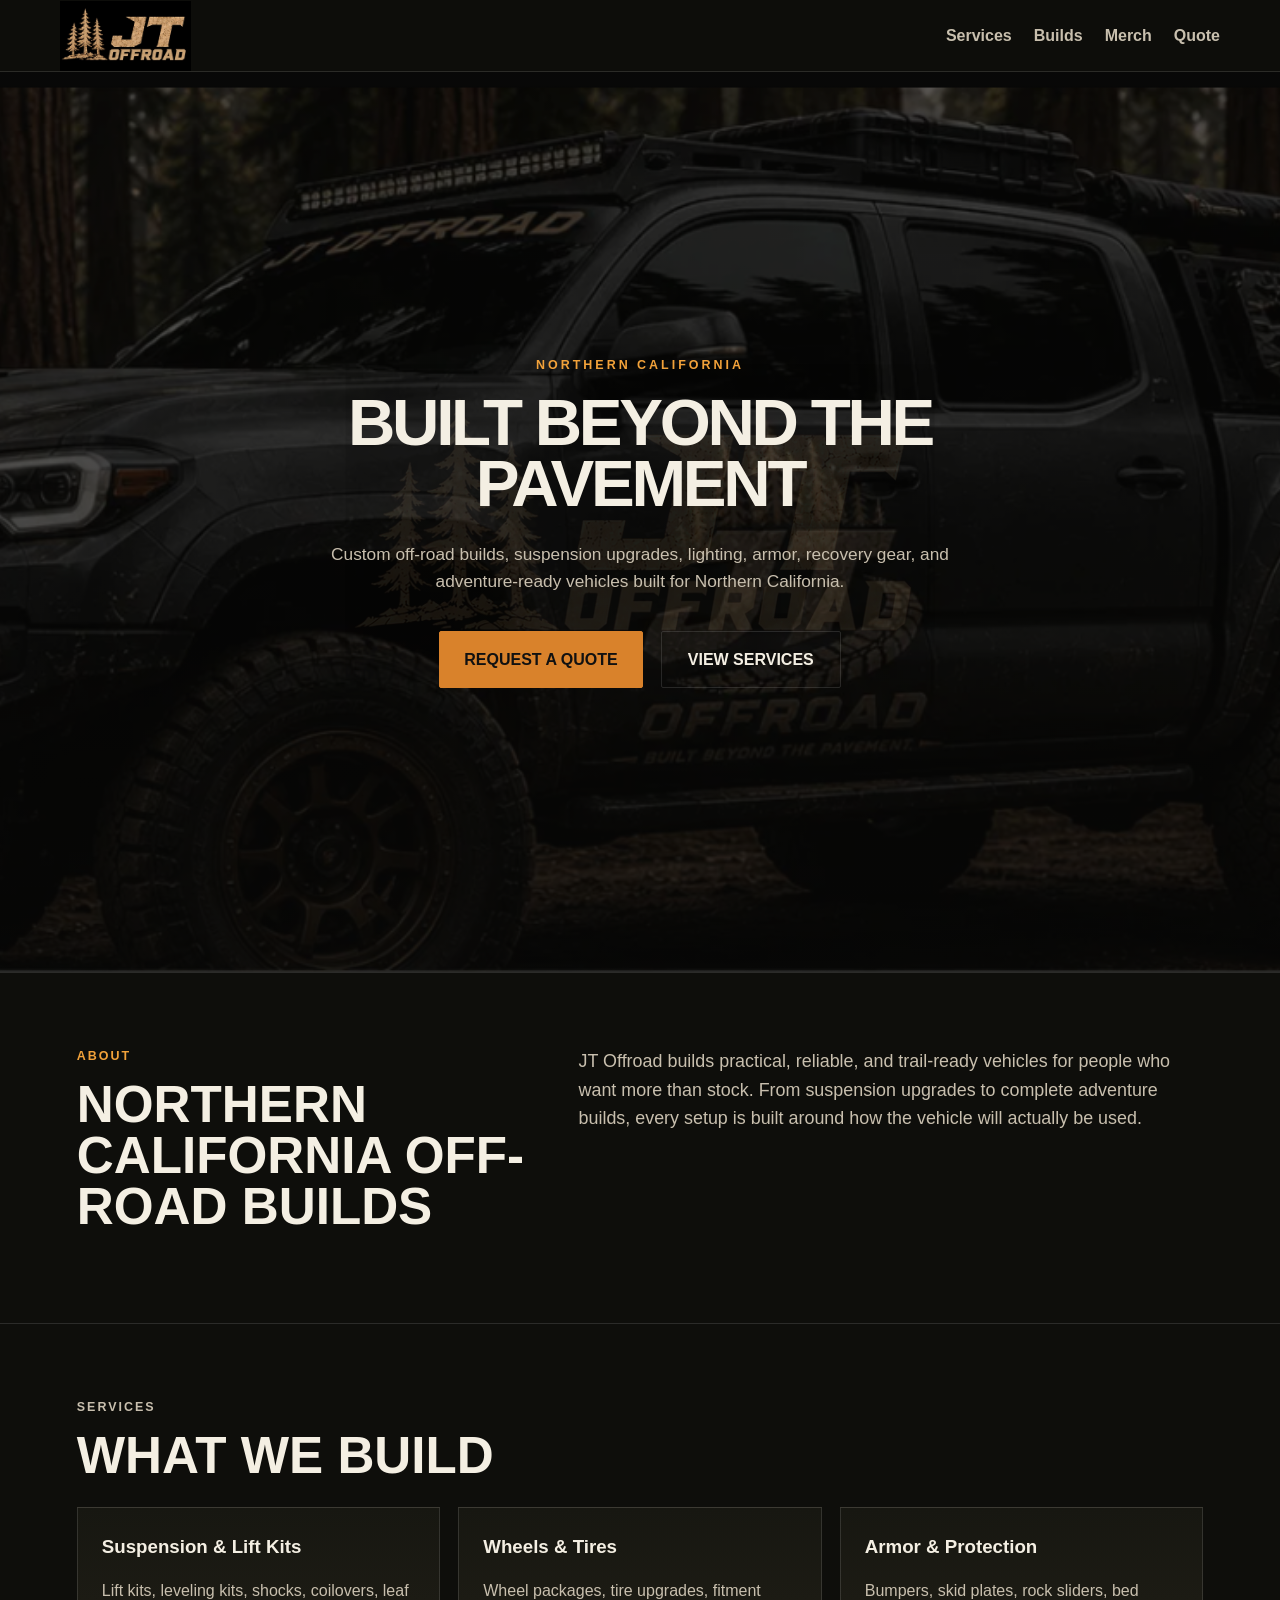
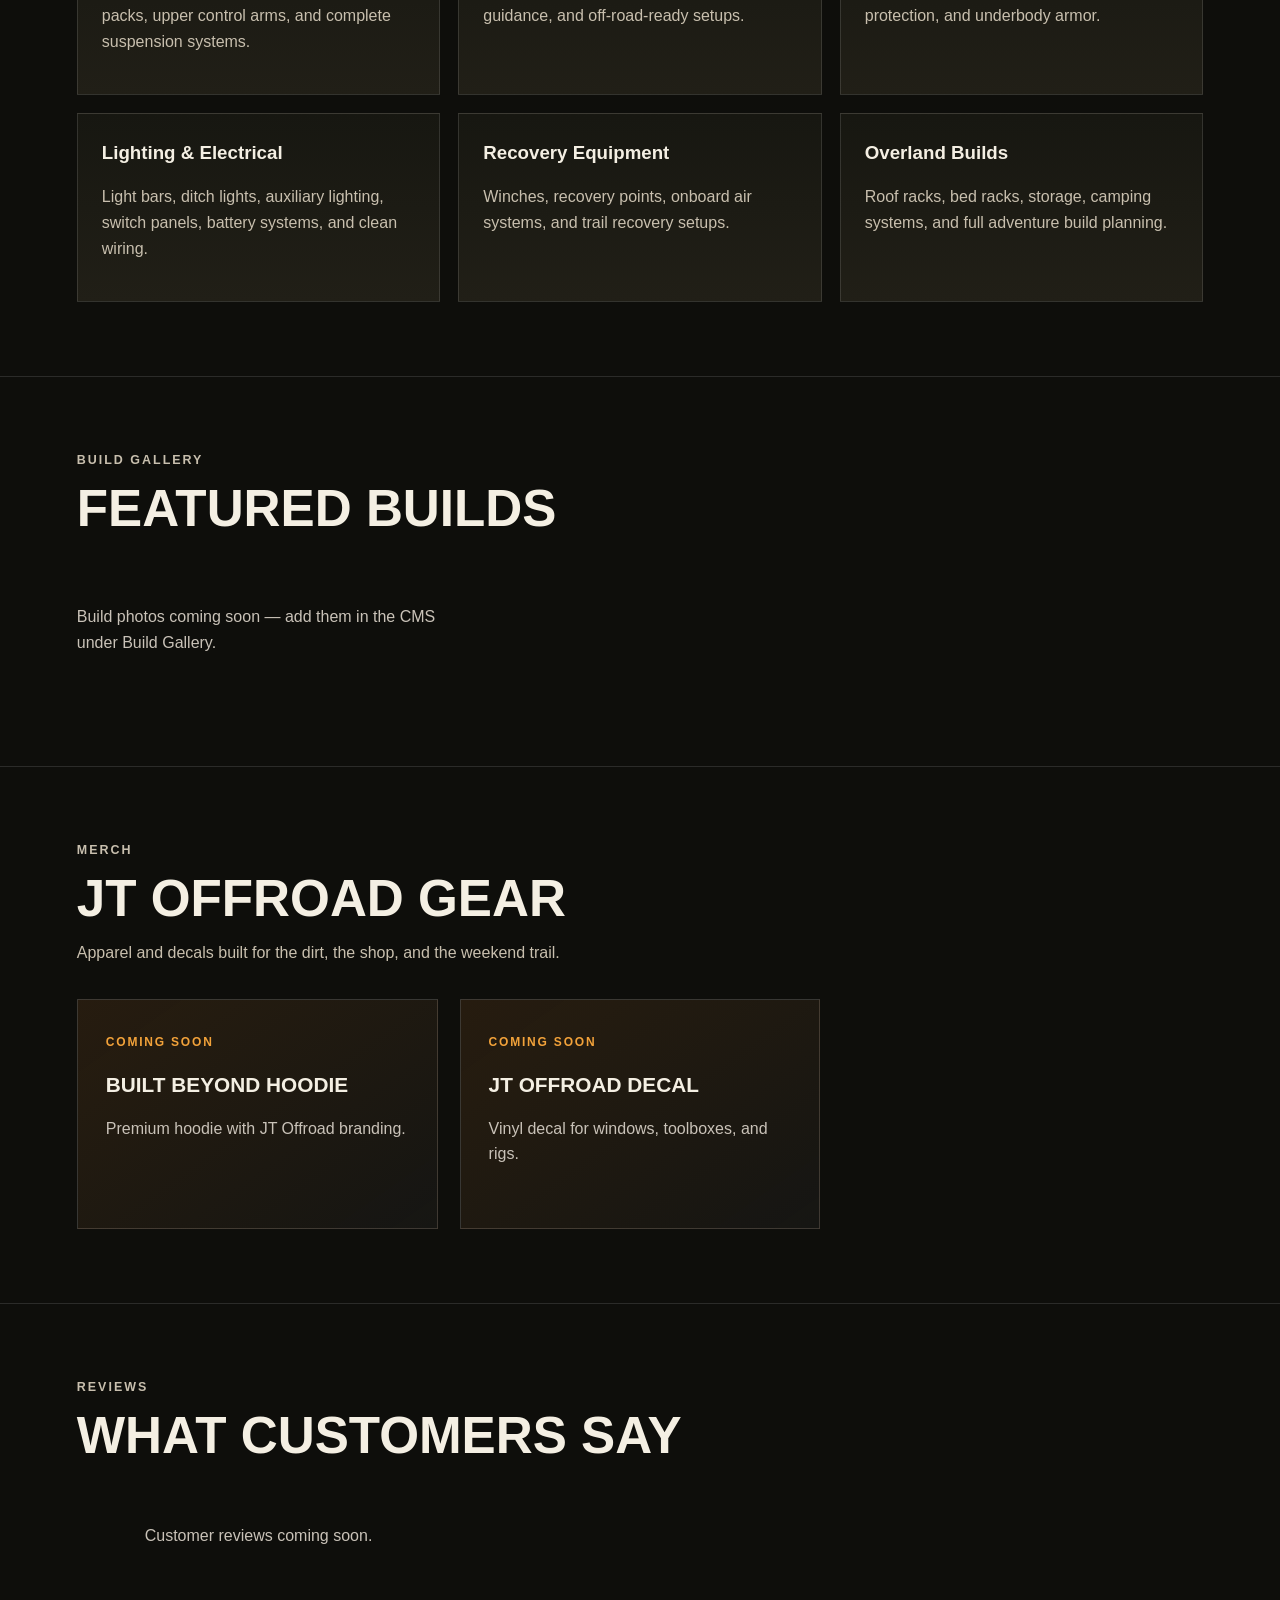
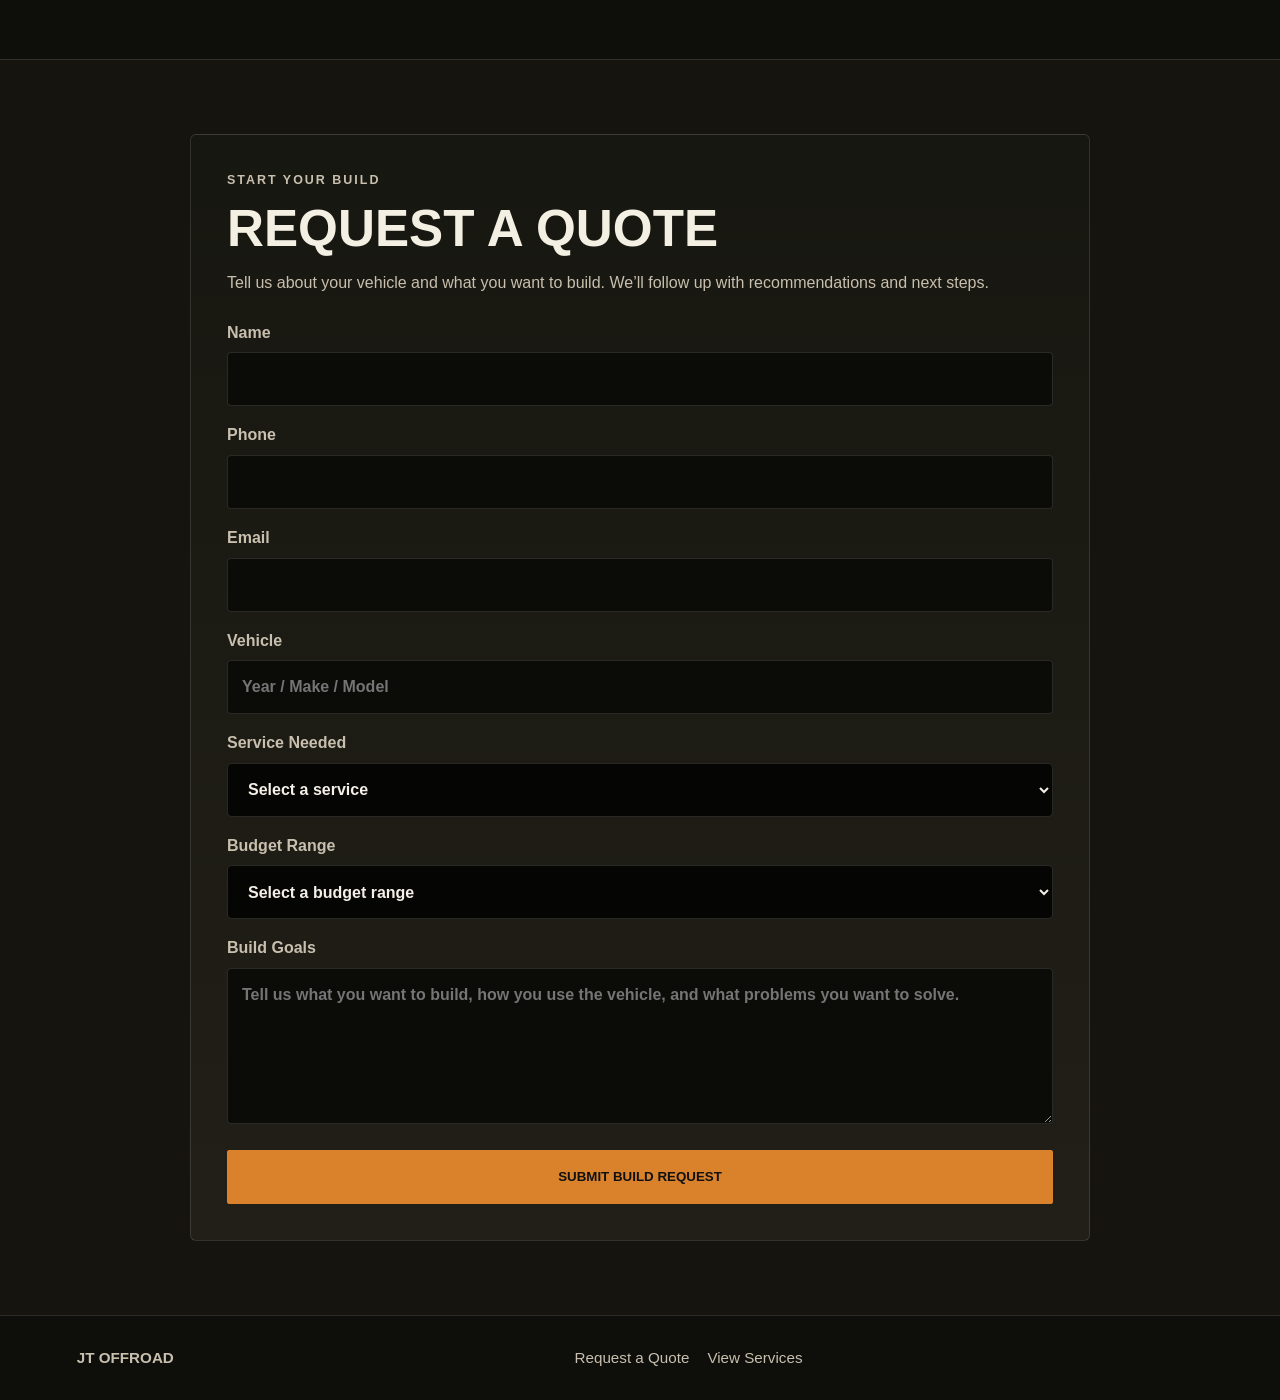
==== index.html @ 940dcc04 "cluade updating lighting" ====
<!doctype html>
<html lang="en">
<head>
  <meta charset="utf-8">
  <meta name="viewport" content="width=device-width, initial-scale=1">
  <title>JT Offroad | Built Beyond the Pavement</title>
  <link rel="stylesheet" href="styles.css">
  <style>
  #merch .merch-grid {
    display: grid;
    grid-template-columns: repeat(3, 1fr);
    gap: 22px;
    margin-top: 34px;
  }
  #merch .merch-card {
    min-height: 230px;
    padding: 28px;
    border: 1px solid rgba(255,255,255,.14);
    background: linear-gradient(145deg, rgba(217,130,43,.12), rgba(255,255,255,.03));
  }
  #merch .merch-card img {
    width: 100%;
    height: 160px;
    object-fit: cover;
    border-radius: 4px;
    margin-bottom: 16px;
  }
  #merch .merch-card span {
    color: #f2a23a;
    text-transform: uppercase;
    font-weight: 900;
    letter-spacing: .15em;
    font-size: .75rem;
  }
  #merch .merch-card h3 {
    margin-top: 14px;
    text-transform: uppercase;
    font-size: 1.3rem;
  }
  #merch .merch-card p { color: #c9c2b8; line-height: 1.55; }
  #merch .merch-card a {
    display: inline-block;
    margin-top: 14px;
    color: #f2a23a;
    text-decoration: none;
    font-weight: 700;
    font-size: .85rem;
    letter-spacing: .08em;
    text-transform: uppercase;
  }
  #quote select {
    width: 100%;
    min-height: 54px;
    padding: 0 16px;
    background: #050504;
    color: #f4efe7;
    border: 1px solid rgba(255,255,255,.14);
    border-radius: 5px;
    font: inherit;
  }
  #quote select:focus,
  #quote input:focus,
  #quote textarea:focus {
    outline: none;
    border-color: #f2a23a;
  }
  @media (max-width: 700px) {
    #merch .merch-grid { grid-template-columns: 1fr; }
    #gallery .build-grid { grid-template-columns: 1fr; }
  }

  /* ── Hero ── */
  .hero {
    position: relative;
    overflow: hidden;
    background: #080807;
    min-height: 100vh;
    display: flex;
    align-items: center;
    justify-content: center;
    text-align: center;
  }

  /* Photo background — bumped to 0.42 for better visibility */
  .hero-photo-bg {
    position: absolute;
    inset: 0;
    background-size: cover;
    background-position: center;
    background-repeat: no-repeat;
    opacity: 0.42;
    z-index: 0;
  }

  /* Subtle dark gradient so text always reads */
  .hero-photo-bg::after {
    content: '';
    position: absolute;
    inset: 0;
    background: linear-gradient(
      to bottom,
      rgba(8,8,7,0.15) 0%,
      rgba(8,8,7,0.35) 60%,
      rgba(8,8,7,0.65) 100%
    );
  }

  /* Logo watermark — very subtle ghost */
  .hero-bg-logo {
    position: absolute;
    top: 50%;
    left: 50%;
    transform: translate(-50%, -50%);
    width: 600px;
    max-width: 50vw;
    opacity: 0.09;
    z-index: 1;
    pointer-events: none;
    user-select: none;
  }

  .hero-content {
    position: relative;
    z-index: 2;
    padding: 40px 24px;
  }

  @media (min-width: 701px) {
    .site-header { height: 72px !important; padding: 0 60px !important; }

    .hero {
      min-height: 100vh !important;
      padding: 0 40px !important;
    }

    .hero-bg-logo {
      width: 640px !important;
      max-width: 46vw !important;
      opacity: 0.08 !important;
    }

    .hero-content {
      max-width: 900px !important;
      padding: 0 !important;
    }

    .hero .eyebrow {
      font-size: 0.78rem !important;
      letter-spacing: 0.24em !important;
      margin-bottom: 16px !important;
    }

    .hero h1 {
      font-size: clamp(4.1rem, 5vw, 5.8rem) !important;
      line-height: 0.94 !important;
      letter-spacing: -0.05em !important;
      max-width: 880px !important;
      margin: 0 auto 26px !important;
    }

    .hero-subtitle {
      max-width: 690px !important;
      margin: 0 auto 36px !important;
      font-size: 1.08rem !important;
      line-height: 1.55 !important;
    }

    .button-row {
      display: flex !important;
      justify-content: center !important;
      gap: 18px !important;
    }

    .button {
      min-width: 180px !important;
      min-height: 54px !important;
      padding: 15px 24px !important;
    }
  }

  /* ── Gallery ── */
  #gallery .build-grid {
    display: grid;
    grid-template-columns: repeat(3, 1fr);
    gap: 22px;
    margin-top: 34px;
  }
  #gallery .build-card {
    border: 1px solid rgba(255,255,255,.14);
    background: linear-gradient(145deg, rgba(217,130,43,.16), rgba(255,255,255,.03));
    display: flex;
    flex-direction: column;
    overflow: hidden;
    border-radius: 4px;
  }
  #gallery .build-card img { width: 100%; height: 200px; object-fit: cover; }
  #gallery .build-card .build-body { padding: 20px 24px 24px; flex: 1; }
  #gallery .build-card span { color: #f2a23a; font-weight: 900; letter-spacing: .18em; font-size: .8rem; }
  #gallery .build-card h3 { text-transform: uppercase; font-size: 1.2rem; margin: 10px 0 8px; }
  #gallery .build-card p { color: #c9c2b8; line-height: 1.55; font-size: .9rem; }

  /* ── Footer social ── */
  .footer-social { margin-top: 10px; }
  .footer-social a {
    color: #f2a23a;
    text-decoration: none;
    font-size: .85rem;
    letter-spacing: .08em;
    text-transform: uppercase;
    font-weight: 700;
  }
  .footer-social a:hover { text-decoration: underline; }
  </style>
</head>
<body>
  <header class="site-header">
    <a class="brand" href="#">
      <img id="site-logo" class="site-logo" style="display:none;" alt="JT Offroad Logo">
      <span id="business-name">JT Offroad</span>
    </a>
    <nav>
      <a href="#services">Services</a>
      <a href="#gallery">Builds</a>
      <a href="#merch">Merch</a>
      <a href="#quote">Quote</a>
    </nav>
  </header>

  <main>
    <section class="hero">
      <div class="hero-photo-bg" id="hero-photo-bg"></div>
      <img id="hero-bg-logo" class="hero-bg-logo" src="" alt="">
      <div class="hero-content">
        <p class="eyebrow" id="hero-location"></p>
        <h1 id="hero-headline"></h1>
        <p class="hero-subtitle" id="hero-subheadline"></p>
        <div class="button-row">
          <a class="button primary" id="primary-btn" href="#quote">Request a Quote</a>
          <a class="button secondary" id="secondary-btn" href="#services">View Services</a>
        </div>
      </div>
    </section>

    <section class="section split" id="about">
      <div>
        <p class="eyebrow">About</p>
        <h2 id="about-title"></h2>
      </div>
      <p id="about-text"></p>
    </section>

    <section class="section" id="services">
      <div class="section-heading">
        <p class="eyebrow">Services</p>
        <h2>What We Build</h2>
      </div>
      <div class="card-grid" id="services-list"></div>
    </section>

    <section class="section gallery" id="gallery">
      <div class="section-heading">
        <p class="eyebrow">Build Gallery</p>
        <h2>Featured Builds</h2>
      </div>
      <div class="build-grid" id="gallery-list"></div>
    </section>

    <section class="section" id="merch">
      <div class="section-heading">
        <p class="eyebrow">Merch</p>
        <h2>JT Offroad Gear</h2>
        <p>Apparel and decals built for the dirt, the shop, and the weekend trail.</p>
      </div>
      <div class="merch-grid" id="merch-list"></div>
    </section>

    <section class="section reviews" id="reviews">
      <div class="section-heading">
        <p class="eyebrow">Reviews</p>
        <h2>What Customers Say</h2>
      </div>
      <div class="review-grid" id="reviews-list"></div>
    </section>

    <section class="section quote" id="quote">
      <div class="quote-card">
        <p class="eyebrow">Start Your Build</p>
        <h2>Request a Quote</h2>
        <p id="quote-intro"></p>
        <form name="quote" method="POST" data-netlify="true">
          <input type="hidden" name="form-name" value="quote">
          <label>Name <input name="name" required></label>
          <label>Phone <input name="phone"></label>
          <label>Email <input type="email" name="email" required></label>
          <label>Vehicle <input name="vehicle" placeholder="Year / Make / Model"></label>
          <label>Service Needed
            <select name="service">
              <option value="">Select a service</option>
              <option>Suspension &amp; Lift Kits</option>
              <option>Wheels &amp; Tires</option>
              <option>Armor &amp; Protection</option>
              <option>Lighting &amp; Electrical</option>
              <option>Recovery Equipment</option>
              <option>Overland Build</option>
              <option>Not Sure Yet</option>
            </select>
          </label>
          <label>Budget Range
            <select name="budget">
              <option value="">Select a budget range</option>
              <option>Under $1,000</option>
              <option>$1,000 - $2,500</option>
              <option>$2,500 - $5,000</option>
              <option>$5,000 - $10,000</option>
              <option>$10,000+</option>
              <option>Not Sure Yet</option>
            </select>
          </label>
          <label>Build Goals
            <textarea name="message" rows="5" placeholder="Tell us what you want to build, how you use the vehicle, and what problems you want to solve."></textarea>
          </label>
          <button class="button primary" type="submit">Submit Build Request</button>
        </form>
      </div>
    </section>
  </main>

  <footer class="site-footer">
    <strong id="footer-name">JT Offroad</strong>
    <div class="footer-links">
      <a id="footer-phone" href="#" style="display:none;">—</a>
      <a href="#quote">Request a Quote</a>
      <a href="#services">View Services</a>
    </div>
    <div class="footer-social" id="footer-social"></div>
  </footer>

  <script>
  fetch('/content/site.json')
    .then(r => r.json())
    .then(d => {

      // ── Business name ──
      const nameEl = document.getElementById('business-name');
      if (d.business_name) nameEl.textContent = d.business_name;
      document.getElementById('footer-name').textContent = d.business_name || 'JT Offroad';
      document.title = (d.business_name || 'JT Offroad') + ' | Built Beyond the Pavement';

      // ── Header logo ──
      const logo = document.getElementById('site-logo');
      if (d.logo_image) {
        logo.src = d.logo_image;
        logo.style.display = 'block';
        nameEl.style.display = 'none';
      }

      // ── Hero watermark (always logo) ──
      const heroBgLogo = document.getElementById('hero-bg-logo');
      if (d.logo_image) heroBgLogo.src = d.logo_image;

      // ── Hero photo background (separate from logo) ──
      const heroBg = document.getElementById('hero-photo-bg');
      if (d.hero_image) heroBg.style.backgroundImage = 'url(' + d.hero_image + ')';

      // ── Text fields ──
      setText('hero-location', d.location);
      setText('hero-headline', d.headline);
      setText('hero-subheadline', d.subheadline);
      setText('about-title', d.about_title);
      setText('about-text', d.about_text);
      setText('quote-intro', d.quote_intro);

      // ── Buttons ──
      const pb = document.getElementById('primary-btn');
      const sb = document.getElementById('secondary-btn');
      if (d.primary_button_text) pb.textContent = d.primary_button_text;
      if (d.primary_button_link) pb.href = d.primary_button_link;
      if (d.secondary_button_text) sb.textContent = d.secondary_button_text;
      if (d.secondary_button_link) sb.href = d.secondary_button_link;

      // ── Phone ──
      const phoneEl = document.getElementById('footer-phone');
      if (d.phone) {
        phoneEl.textContent = d.phone;
        phoneEl.href = 'tel:' + d.phone.replace(/\D/g, '');
        phoneEl.style.display = '';
      }

      // ── Instagram ──
      const social = document.getElementById('footer-social');
      if (d.instagram) {
        const handle = d.instagram.startsWith('http')
          ? d.instagram
          : 'https://instagram.com/' + d.instagram.replace('@', '');
        social.innerHTML = '<a href="' + handle + '" target="_blank" rel="noopener">@ Instagram</a>';
      }

      // ── Services ──
      const servicesList = document.getElementById('services-list');
      if (d.services && d.services.length) {
        servicesList.innerHTML = d.services.map(s =>
          '<article class="card"><h3>' + s.title + '</h3><p>' + s.description + '</p></article>'
        ).join('');
      }

      // ── Gallery ──
      const galleryList = document.getElementById('gallery-list');
      if (d.gallery && d.gallery.length) {
        galleryList.innerHTML = d.gallery.map((b, i) =>
          '<article class="build-card">' +
          (b.image ? '<img src="' + b.image + '" alt="' + b.title + '">' : '') +
          '<div class="build-body">' +
          '<span>' + String(i + 1).padStart(2, '0') + '</span>' +
          '<h3>' + b.title + '</h3>' +
          (b.description ? '<p>' + b.description + '</p>' : '') +
          '</div></article>'
        ).join('');
      } else {
        galleryList.innerHTML = '<p style="color:#c9c2b8;padding:20px 0;">Build photos coming soon — add them in the CMS under Build Gallery.</p>';
      }

      // ── Merch ──
      const merchList = document.getElementById('merch-list');
      if (d.merch && d.merch.length) {
        merchList.innerHTML = d.merch.map(m =>
          '<article class="merch-card">' +
          (m.image ? '<img src="' + m.image + '" alt="' + m.name + '">' : '<span>Coming Soon</span>') +
          '<h3>' + m.name + '</h3>' +
          '<p>' + m.description + '</p>' +
          (m.link && m.link !== '#' ? '<a href="' + m.link + '" target="_blank">Shop Now</a>' : '') +
          '</article>'
        ).join('');
      } else {
        merchList.innerHTML = '<p style="color:#c9c2b8;padding:20px 0;">Merch coming soon.</p>';
      }

      // ── Reviews ──
      const reviewsList = document.getElementById('reviews-list');
      if (d.reviews && d.reviews.length) {
        reviewsList.innerHTML = d.reviews.map(r =>
          '<article class="review-card"><p>"' + r.text + '"</p><strong>— ' + r.name + '</strong></article>'
        ).join('');
      } else {
        reviewsList.innerHTML = '<p style="color:#c9c2b8;text-align:center;padding:20px 0;">Customer reviews coming soon.</p>';
      }

    })
    .catch(err => console.warn('Could not load site.json:', err));

  function setText(id, val) {
    if (val) document.getElementById(id).textContent = val;
  }
  </script>

  <script src="script.js"></script>
  <script src="https://identity.netlify.com/v1/netlify-identity-widget.js"></script>
</body>
</html>
---- styles.css ----
:root{--bg:#0e0e0b;--panel:#171711;--panel2:#211f17;--text:#f4efe3;--muted:#c8bfae;--accent:#d9822b;--accent2:#f2a23a;--border:rgba(255,255,255,.12)}*{box-sizing:border-box}html{scroll-behavior:smooth}body{margin:0;font-family:Arial,Helvetica,sans-serif;background:var(--bg);color:var(--text);line-height:1.6}a{color:inherit;text-decoration:none}.site-header{position:sticky;top:0;z-index:10;display:flex;justify-content:space-between;align-items:center;padding:18px clamp(18px,4vw,56px);background:rgba(14,14,11,.9);backdrop-filter:blur(10px);border-bottom:1px solid var(--border)}.brand{display:flex;align-items:center;gap:12px;font-weight:800;letter-spacing:.04em;text-transform:uppercase}.brand-mark{display:grid;place-items:center;width:42px;height:42px;border:2px solid var(--accent);color:var(--accent2)}nav{display:flex;gap:22px;color:var(--muted);font-weight:700}nav a:hover{color:var(--accent2)}.hero{min-height:74vh;display:grid;align-items:center;padding:90px clamp(20px,6vw,80px);background:radial-gradient(circle at 20% 20%,rgba(217,130,43,.26),transparent 30%),linear-gradient(120deg,rgba(0,0,0,.4),rgba(0,0,0,.8)),repeating-linear-gradient(135deg,rgba(255,255,255,.03) 0 2px,transparent 2px 10px)}.hero-content{max-width:850px}.eyebrow{margin:0 0 12px;color:var(--accent2);font-weight:800;text-transform:uppercase;letter-spacing:.16em;font-size:.78rem}h1{margin:0;font-size:clamp(3rem,8vw,7rem);line-height:.9;text-transform:uppercase;letter-spacing:-.05em}h2{margin:0 0 16px;font-size:clamp(2rem,4vw,3.2rem);line-height:1;text-transform:uppercase}h3{margin:0 0 8px}.hero-subtitle{max-width:720px;margin:24px 0 0;font-size:clamp(1.1rem,2vw,1.4rem);color:var(--muted)}.button-row{display:flex;flex-wrap:wrap;gap:14px;margin-top:32px}.button{display:inline-flex;justify-content:center;align-items:center;border-radius:2px;padding:13px 20px;font-weight:900;text-transform:uppercase;border:1px solid var(--border);cursor:pointer}.primary{background:var(--accent);color:#111;border-color:var(--accent)}.secondary{background:transparent;color:var(--text)}.section{padding:74px clamp(20px,6vw,80px);border-top:1px solid var(--border)}.split{display:grid;grid-template-columns:minmax(0,.85fr) minmax(0,1.15fr);gap:40px;align-items:start}.split p:last-child{margin:0;color:var(--muted);font-size:1.12rem}.section-heading{max-width:760px;margin-bottom:26px}.section-heading p{color:var(--muted)}.card-grid,.review-grid,.placeholder-grid{display:grid;grid-template-columns:repeat(3,minmax(0,1fr));gap:18px}.card,.review-card,.quote-card,.placeholder-grid div{background:linear-gradient(180deg,var(--panel),var(--panel2));border:1px solid var(--border);padding:24px}.card p,.review-card p,.quote-card p{color:var(--muted)}.text-link{color:var(--accent2);font-weight:800}.placeholder-grid div{display:grid;place-items:center;min-height:220px;color:var(--muted);text-transform:uppercase;letter-spacing:.08em;font-weight:800}.quote{background:#15140f}.quote-card{max-width:860px;margin:0 auto}form{display:grid;gap:16px;margin-top:24px}label{display:grid;gap:7px;color:var(--muted);font-weight:700}input,textarea{width:100%;padding:13px 14px;border:1px solid var(--border);background:#0b0b08;color:var(--text);font:inherit}.site-footer{display:flex;flex-wrap:wrap;justify-content:space-between;gap:18px;padding:30px clamp(20px,6vw,80px);border-top:1px solid var(--border);color:var(--muted)}.footer-links{display:flex;flex-wrap:wrap;gap:18px}@media(max-width:800px){.site-header{align-items:flex-start;gap:14px;flex-direction:column}nav{width:100%;overflow-x:auto;gap:16px}.split,.card-grid,.review-grid,.placeholder-grid{grid-template-columns:1fr}.hero{min-height:auto}}
.site-logo {
  height: 70px;
  width: auto;
}
.hero {
  min-height: 850px;
  display: flex;
  align-items: center;
  justify-content: center;
  text-align: center;

  background-size: cover;
  background-position: center;
  background-repeat: no-repeat;
}

.hero-content {
  max-width: 950px;
  margin: 0 auto;
}
.hero-logo {
  width: 100%;
  max-width: 500px;
  height: auto;
  margin-bottom: 20px;

  opacity: .92;
  filter: drop-shadow(0 15px 30px rgba(0,0,0,.6));
}

.hero h1 {
  font-size: clamp(2.5rem, 6vw, 5rem);
  line-height: .95;
  margin-bottom: 20px;
}

.hero-subtitle {
  max-width: 750px;
  margin: 0 auto 30px;
}

.button-row {
  justify-content: center;
}
.hero {
  position: relative;
  overflow: hidden;
}

.hero-bg-logo {
  position: absolute;
  top: -30px;
  left: 50%;
  transform: translateX(-50%);
  width: 760px;
  max-width: 80%;
  opacity: 0.65;
  z-index: 0;
  pointer-events: none;
  filter: brightness(1.25) contrast(1.15);
}

.hero-content {
  position: relative;
  z-index: 1;
}
/* PROFESSIONAL RESPONSIVE POLISH */

/* Desktop quote form cleanup */
.quote-card {
  max-width: 900px;
  margin: 0 auto;
  padding: 36px;
  border-radius: 6px;
}

form input,
form textarea {
  border-radius: 4px;
  min-height: 54px;
}

form button {
  margin-top: 10px;
  min-height: 56px;
}

/* Footer cleanup */
.site-footer {
  align-items: center;
  font-size: 0.95rem;
}

.footer-links a {
  color: var(--muted);
}

.footer-links a:hover {
  color: var(--accent2);
}

/* Mobile polish */
@media (max-width: 700px) {
  .site-header {
    padding: 24px 28px;
    gap: 22px;
  }

  .brand {
    font-size: 1.35rem;
  }

  nav {
    gap: 26px;
    font-size: 1.05rem;
    flex-wrap: wrap;
  }

  .hero {
  min-height: 620px;
  padding: 30px 24px 55px;
}

  .hero-bg-logo {
  top: 45px;
  width: 500px;
  max-width: 92%;
  opacity: 0.38;
}

  .hero h1 {
  font-size: clamp(2.25rem, 9.5vw, 3.2rem);
  line-height: 0.95;
}

  .hero-subtitle {
  font-size: 1rem;
  line-height: 1.5;
  max-width: 95%;
}

 .button-row {
  gap: 14px;
  margin-top: 26px;
}

  .button {
    width: 100%;
    min-height: 58px;
  }

  .section {
    padding: 58px 24px;
  }

  .quote-card {
    padding: 24px;
  }

  .site-footer {
    flex-direction: column;
    align-items: flex-start;
    padding: 28px 24px;
  }

  .footer-links {
    flex-direction: column;
    gap: 10px;
  }
}
/* FINAL MOBILE + DESKTOP POLISH */

@media (max-width: 700px) {
  .site-header {
    padding: 18px 24px;
    gap: 16px;
  }

  .brand {
    font-size: 1.15rem;
    letter-spacing: .08em;
  }

  nav {
    gap: 22px;
    font-size: 1rem;
  }

  .hero {
    min-height: 690px;
    padding: 45px 24px 70px;
  }

  .hero-bg-logo {
    top: 10px;
    width: 560px;
    max-width: 95%;
    opacity: 0.45;
  }

  .hero h1 {
    font-size: clamp(2.4rem, 10vw, 3.6rem);
    line-height: 0.95;
  }

  .hero-subtitle {
    font-size: 1.05rem;
    line-height: 1.55;
  }

  .button-row {
    gap: 18px;
  }


/* Desktop quote form improvement */
.quote-card {
  max-width: 850px;
  border-radius: 8px;
  box-shadow: 0 20px 60px rgba(0,0,0,.25);
}

.quote-card label {
  font-size: .95rem;
  letter-spacing: .02em;
}

.quote-card input,
.quote-card textarea {
  border-radius: 5px;
  border: 1px solid rgba(255,255,255,.14);
}

.quote-card button {
  border-radius: 5px;
  letter-spacing: .04em;
}
/* BEST MOBILE HERO VERSION */
@media (max-width: 700px) {
  .site-header {
    padding: 24px 28px 22px !important;
    gap: 18px !important;
  }

  .brand {
    font-size: 1.18rem !important;
    letter-spacing: .08em !important;
  }

  nav {
    gap: 24px !important;
    font-size: 1rem !important;
  }

  .hero {
    min-height: 740px !important;
    padding: 120px 24px 80px !important;
    align-items: flex-start !important;
  }

  .hero-bg-logo {
    top: 48px !important;
    width: 460px !important;
    max-width: 88% !important;
    opacity: 0.42 !important;
  }

  .hero-content {
    max-width: 100% !important;
    margin-top: 170px !important;
  }

  .eyebrow {
    font-size: .72rem !important;
    letter-spacing: .22em !important;
    margin-bottom: 14px !important;
  }

  .hero h1 {
    font-size: clamp(2.25rem, 9.2vw, 3.25rem) !important;
    line-height: .95 !important;
    letter-spacing: -.04em !important;
    margin-bottom: 24px !important;
  }

  .hero-subtitle {
    font-size: 1rem !important;
    line-height: 1.55 !important;
    max-width: 92% !important;
    margin: 0 auto 24px !important;
  }

  .button-row {
    flex-direction: column !important;
    gap: 14px !important;
    max-width: 340px !important;
    margin: 0 auto !important;
  }

  .button {
    width: 100% !important;
    min-height: 56px !important;
    padding: 14px 18px !important;
    font-size: .95rem !important;
  }

  .section {
    padding-top: 70px !important;
  }
}
/* PROFESSIONAL SERVICES SECTION */

#services {
  background:
    linear-gradient(180deg, rgba(255,255,255,.02), rgba(0,0,0,.15)),
    var(--bg);
}

#services .section-heading {
  margin-bottom: 38px;
}

#services .card-grid {
  display: grid;
  grid-template-columns: repeat(3, 1fr);
  gap: 22px;
}

#services .card {
  min-height: 230px;
  padding: 28px;
  border: 1px solid rgba(255,255,255,.12);
  background:
    linear-gradient(145deg, rgba(217,130,43,.08), rgba(255,255,255,.02)),
    #15140f;
  border-radius: 8px;
  transition: transform .2s ease, border-color .2s ease, background .2s ease;
}

#services .card:hover {
  transform: translateY(-4px);
  border-color: rgba(242,162,58,.45);
  background:
    linear-gradient(145deg, rgba(217,130,43,.16), rgba(255,255,255,.03)),
    #17150f;
}

#services .card h3 {
  color: var(--text);
  font-size: 1.25rem;
  line-height: 1.15;
  text-transform: uppercase;
  letter-spacing: .04em;
  margin-bottom: 14px;
}

#services .card p {
  color: var(--muted);
  font-size: 1rem;
  line-height: 1.55;
}

/* Mobile services */
@media (max-width: 700px) {
  #services .card-grid {
    grid-template-columns: 1fr;
    gap: 16px;
  }

  #services .card {
    min-height: auto;
    padding: 24px;
  }

  #services .card h3 {
    font-size: 1.15rem;
  }
}
/* SERVICE CARD POLISH */
#services .card {
  position: relative;
  overflow: hidden;
}

#services .card::before {
  content: "";
  display: block;
  width: 42px;
  height: 4px;
  background: var(--accent);
  margin-bottom: 22px;
}

#services .card h3 {
  font-size: 1.2rem;
  text-transform: uppercase;
  letter-spacing: .03em;
}

#services .card p {
  font-size: 1rem;
  line-height: 1.65;
}

#services .card:hover {
  border-color: rgba(242,162,58,.55);
  transform: translateY(-3px);
}
/* BUILD GALLERY PLACEHOLDER CARDS */
.build-grid {
  display: grid;
  grid-template-columns: repeat(3, 1fr);
  gap: 22px;
}

.build-card {
  min-height: 260px;
  padding: 28px;
  border: 1px solid rgba(255,255,255,.12);
  background:
    linear-gradient(145deg, rgba(217,130,43,.16), rgba(0,0,0,.3)),
    #15140f;
  display: flex;
  flex-direction: column;
  justify-content: flex-end;
}

.build-card span {
  color: var(--accent2);
  font-weight: 900;
  letter-spacing: .16em;
  margin-bottom: auto;
}

.build-card h3 {
  text-transform: uppercase;
  font-size: 1.35rem;
  margin-bottom: 10px;
}

.build-card p {
  color: var(--muted);
  line-height: 1.55;
}

@media (max-width: 700px) {
  .build-grid {
    grid-template-columns: 1fr;
  }

  .build-card {
    min-height: 220px;
  }
}
/* FORCE BUILD GALLERY CARDS */
#gallery .build-grid {
  display: grid !important;
  grid-template-columns: repeat(3, 1fr) !important;
  gap: 22px !important;
  margin-top: 34px !important;
}

#gallery .build-card {
  min-height: 260px !important;
  padding: 28px !important;
  border: 1px solid rgba(255,255,255,.14) !important;
  background: linear-gradient(145deg, rgba(217,130,43,.16), rgba(255,255,255,.03)) !important;
  display: flex !important;
  flex-direction: column !important;
  justify-content: flex-end !important;
}

#gallery .build-card span {
  color: var(--accent2) !important;
  font-weight: 900 !important;
  letter-spacing: .18em !important;
  margin-bottom: auto !important;
}

#gallery .build-card h3 {
  text-transform: uppercase !important;
  font-size: 1.35rem !important;
  margin-bottom: 12px !important;
}

#gallery .build-card p {
  color: var(--muted) !important;
  line-height: 1.55 !important;
}

@media (max-width: 700px) {
  #gallery .build-grid {
    grid-template-columns: 1fr !important;
  }
}
/* MERCH SECTION */
.merch-grid {
  display: grid;
  grid-template-columns: repeat(3, 1fr);
  gap: 22px;
  margin-top: 34px;
}

.merch-card {
  min-height: 230px;
  padding: 28px;
  border: 1px solid rgba(255,255,255,.14);
  background: linear-gradient(145deg, rgba(217,130,43,.12), rgba(255,255,255,.03));
}

.merch-card span {
  color: var(--accent2);
  text-transform: uppercase;
  font-weight: 900;
  letter-spacing: .15em;
  font-size: .75rem;
}

.merch-card h3 {
  margin-top: 28px;
  text-transform: uppercase;
  font-size: 1.3rem;
}

.merch-card p {
  color: var(--muted);
  line-height: 1.55;
}

@media (max-width: 700px) {
  .merch-grid {
    grid-template-columns: 1fr;
  }
}
/* DESKTOP HERO FINAL POLISH */
@media (min-width: 701px) {
  .hero {
    min-height: calc(100vh - 72px) !important;
    padding: 70px 40px 90px !important;
    align-items: center !important;
  }

  .hero-bg-logo {
    top: 55px !important;
    width: 720px !important;
    max-width: 52vw !important;
    opacity: 0.34 !important;
  }

  .hero-content {
    max-width: 850px !important;
    margin-top: 120px !important;
  }

  .eyebrow {
    margin-bottom: 16px !important;
  }

  .hero h1 {
    font-size: clamp(4rem, 5.8vw, 6.2rem) !important;
    line-height: 0.95 !important;
    letter-spacing: -0.04em !important;
    margin-bottom: 28px !important;
  }

  .hero-subtitle {
    max-width: 760px !important;
    margin: 0 auto 34px !important;
    font-size: 1.18rem !important;
    line-height: 1.55 !important;
  }

  .button-row {
    justify-content: center !important;
    gap: 18px !important;
  }

  .button {
    min-width: 180px !important;
    min-height: 54px !important;
  }
}
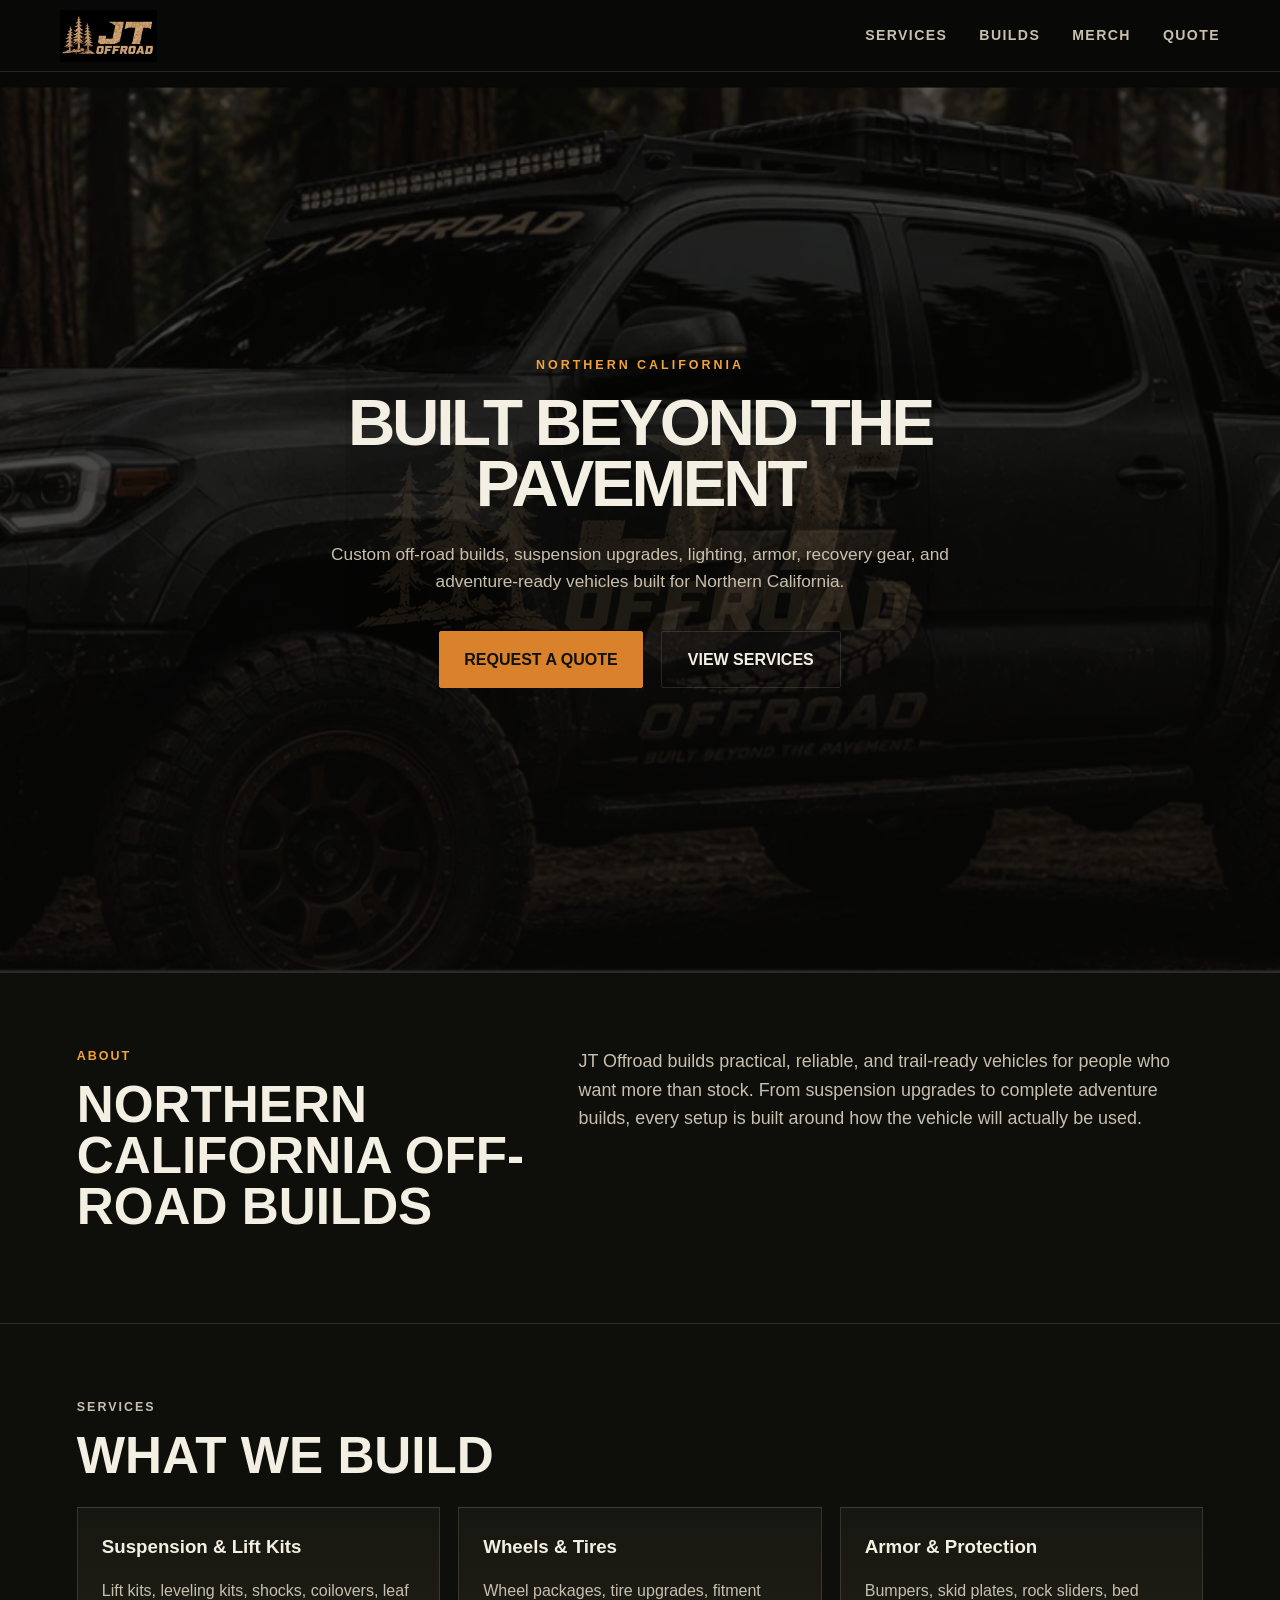
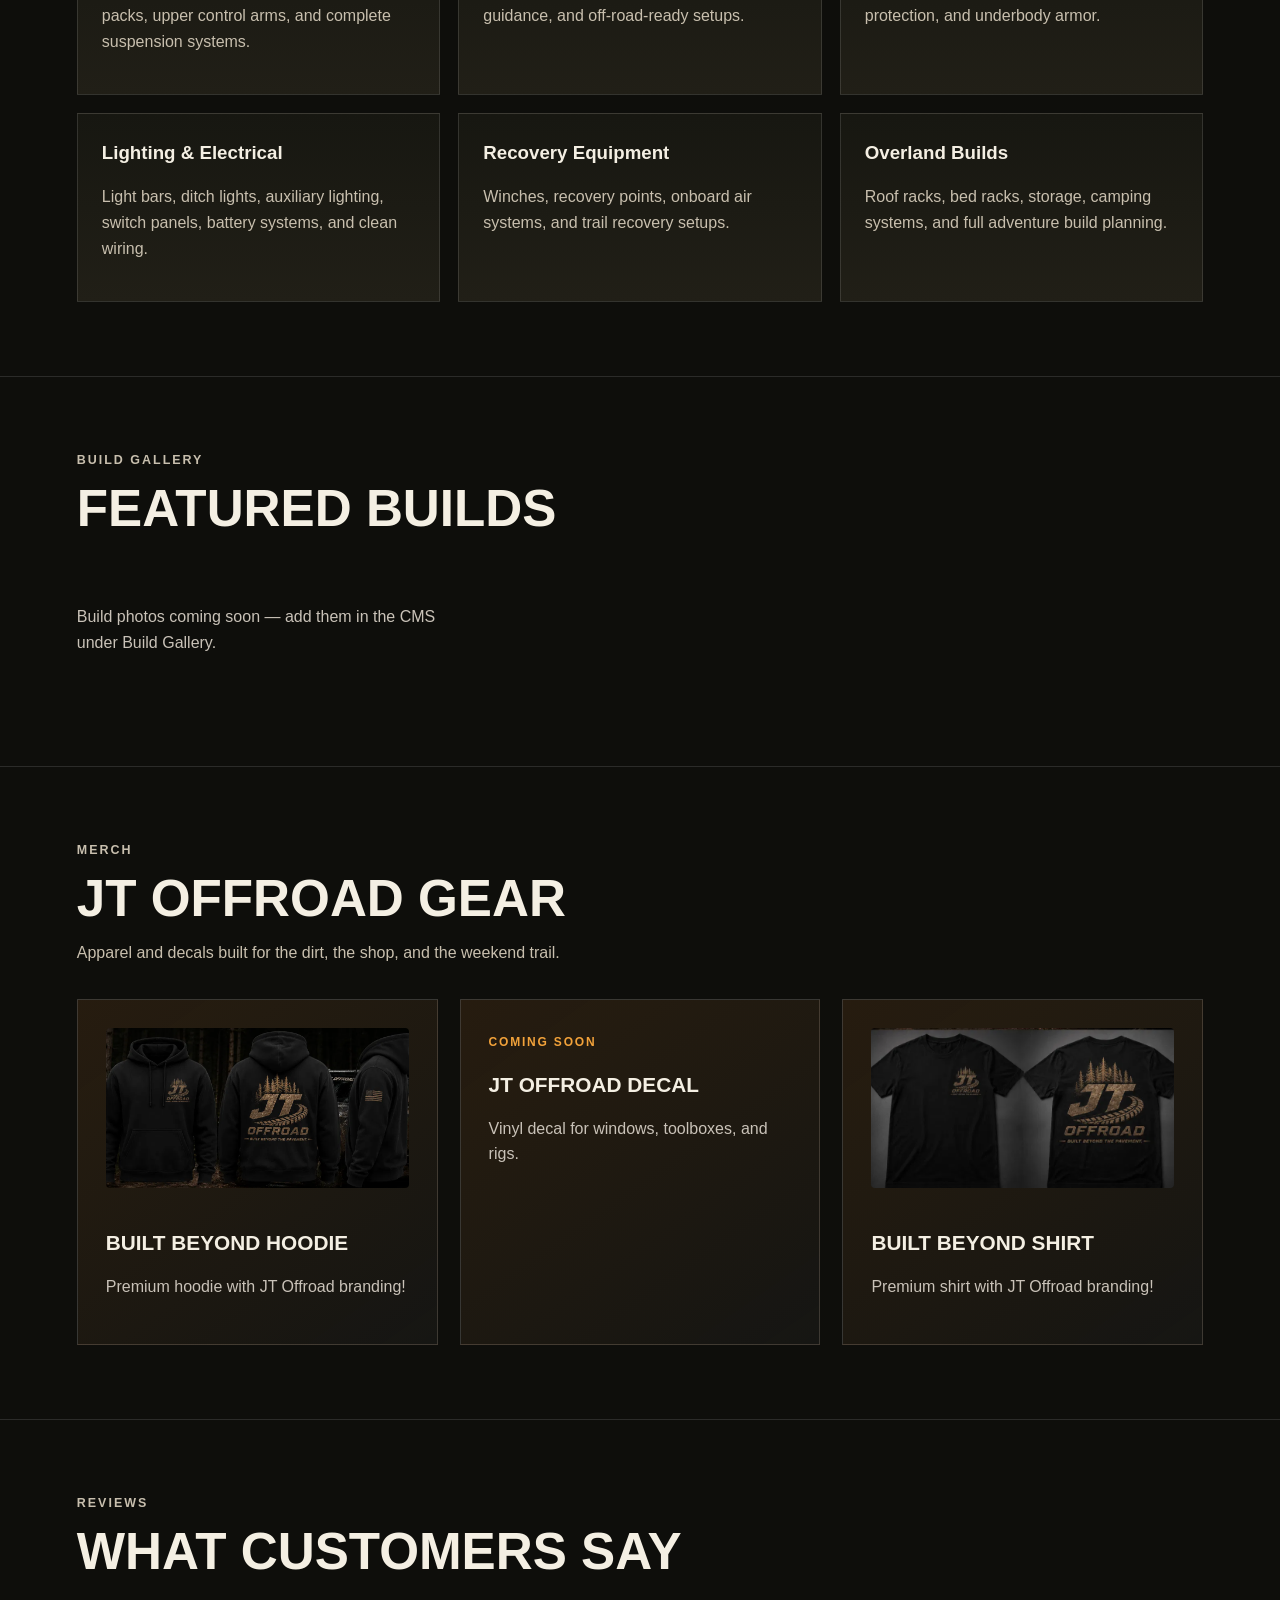
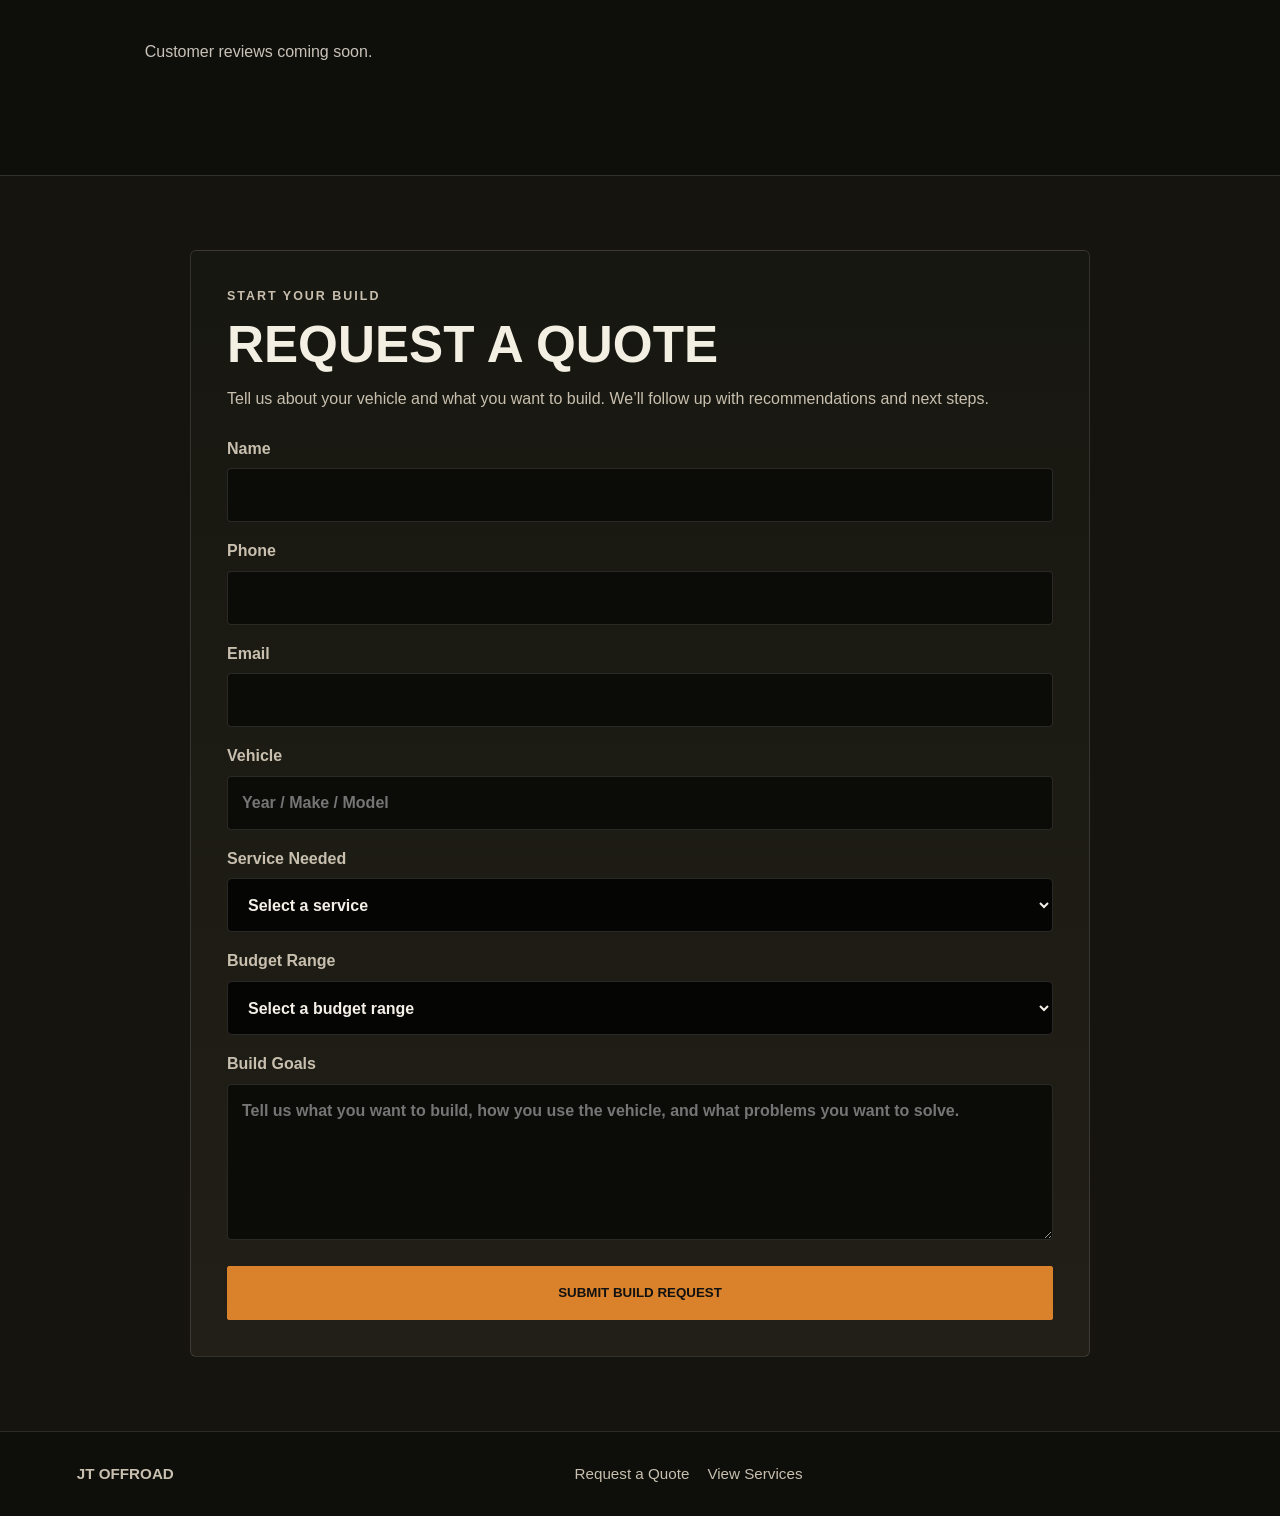
==== commit 13e47b45: "fix mobile site" ====
--- a/index.html
+++ b/index.html
@@ -6,6 +6,203 @@
   <title>JT Offroad | Built Beyond the Pavement</title>
   <link rel="stylesheet" href="styles.css">
   <style>
+
+  /* ── HEADER MOBILE FIX ── */
+  .site-header {
+    display: flex !important;
+    align-items: center !important;
+    justify-content: space-between !important;
+    padding: 0 20px !important;
+    height: 60px !important;
+    background: #080807 !important;
+    position: sticky !important;
+    top: 0 !important;
+    z-index: 100 !important;
+  }
+
+  .brand {
+    display: flex !important;
+    align-items: center !important;
+    text-decoration: none !important;
+  }
+
+  .site-logo {
+    height: 42px !important;
+    width: auto !important;
+    display: block !important;
+    background: transparent !important;
+    border: none !important;
+    box-shadow: none !important;
+  }
+
+  #business-name {
+    color: #f4efe7;
+    font-weight: 900;
+    font-size: 1.1rem;
+    letter-spacing: 0.05em;
+    text-transform: uppercase;
+  }
+
+  .site-header nav {
+    display: flex !important;
+    flex-direction: row !important;
+    gap: 18px !important;
+    align-items: center !important;
+  }
+
+  .site-header nav a {
+    font-size: 0.78rem !important;
+    letter-spacing: 0.1em !important;
+    text-transform: uppercase !important;
+    white-space: nowrap !important;
+  }
+
+  /* ── HERO ── */
+  .hero {
+    position: relative;
+    overflow: hidden;
+    background: #080807;
+    min-height: 100vh;
+    display: flex;
+    align-items: center;
+    justify-content: center;
+    text-align: center;
+  }
+
+  .hero-photo-bg {
+    position: absolute;
+    inset: 0;
+    background-size: cover;
+    background-position: center;
+    background-repeat: no-repeat;
+    opacity: 0.42;
+    z-index: 0;
+  }
+
+  .hero-photo-bg::after {
+    content: '';
+    position: absolute;
+    inset: 0;
+    background: linear-gradient(
+      to bottom,
+      rgba(8,8,7,0.15) 0%,
+      rgba(8,8,7,0.35) 60%,
+      rgba(8,8,7,0.65) 100%
+    );
+  }
+
+  /* Mobile: watermark much smaller and more faded */
+  .hero-bg-logo {
+    position: absolute;
+    top: 50%;
+    left: 50%;
+    transform: translate(-50%, -50%);
+    width: 260px;
+    max-width: 70vw;
+    opacity: 0.07;
+    z-index: 1;
+    pointer-events: none;
+    user-select: none;
+  }
+
+  .hero-content {
+    position: relative;
+    z-index: 2;
+    padding: 60px 24px 40px;
+    width: 100%;
+  }
+
+  /* ── DESKTOP OVERRIDES ── */
+  @media (min-width: 701px) {
+    .site-header {
+      height: 72px !important;
+      padding: 0 60px !important;
+    }
+
+    .site-logo {
+      height: 52px !important;
+    }
+
+    .site-header nav {
+      gap: 32px !important;
+    }
+
+    .site-header nav a {
+      font-size: 0.88rem !important;
+    }
+
+    .hero {
+      min-height: 100vh !important;
+      padding: 0 40px !important;
+    }
+
+    .hero-bg-logo {
+      width: 640px !important;
+      max-width: 46vw !important;
+      opacity: 0.08 !important;
+    }
+
+    .hero-content {
+      max-width: 900px !important;
+      padding: 0 !important;
+    }
+
+    .hero .eyebrow {
+      font-size: 0.78rem !important;
+      letter-spacing: 0.24em !important;
+      margin-bottom: 16px !important;
+    }
+
+    .hero h1 {
+      font-size: clamp(4.1rem, 5vw, 5.8rem) !important;
+      line-height: 0.94 !important;
+      letter-spacing: -0.05em !important;
+      max-width: 880px !important;
+      margin: 0 auto 26px !important;
+    }
+
+    .hero-subtitle {
+      max-width: 690px !important;
+      margin: 0 auto 36px !important;
+      font-size: 1.08rem !important;
+      line-height: 1.55 !important;
+    }
+
+    .button-row {
+      display: flex !important;
+      justify-content: center !important;
+      gap: 18px !important;
+    }
+
+    .button {
+      min-width: 180px !important;
+      min-height: 54px !important;
+      padding: 15px 24px !important;
+    }
+  }
+
+  /* ── GALLERY ── */
+  #gallery .build-grid {
+    display: grid;
+    grid-template-columns: repeat(3, 1fr);
+    gap: 22px;
+    margin-top: 34px;
+  }
+  #gallery .build-card {
+    border: 1px solid rgba(255,255,255,.14);
+    background: linear-gradient(145deg, rgba(217,130,43,.16), rgba(255,255,255,.03));
+    display: flex;
+    flex-direction: column;
+    overflow: hidden;
+    border-radius: 4px;
+  }
+  #gallery .build-card img { width: 100%; height: 200px; object-fit: cover; }
+  #gallery .build-card .build-body { padding: 20px 24px 24px; flex: 1; }
+  #gallery .build-card span { color: #f2a23a; font-weight: 900; letter-spacing: .18em; font-size: .8rem; }
+  #gallery .build-card h3 { text-transform: uppercase; font-size: 1.2rem; margin: 10px 0 8px; }
+  #gallery .build-card p { color: #c9c2b8; line-height: 1.55; font-size: .9rem; }
+
+  /* ── MERCH ── */
   #merch .merch-grid {
     display: grid;
     grid-template-columns: repeat(3, 1fr);
@@ -32,11 +229,7 @@
     letter-spacing: .15em;
     font-size: .75rem;
   }
-  #merch .merch-card h3 {
-    margin-top: 14px;
-    text-transform: uppercase;
-    font-size: 1.3rem;
-  }
+  #merch .merch-card h3 { margin-top: 14px; text-transform: uppercase; font-size: 1.3rem; }
   #merch .merch-card p { color: #c9c2b8; line-height: 1.55; }
   #merch .merch-card a {
     display: inline-block;
@@ -48,6 +241,8 @@
     letter-spacing: .08em;
     text-transform: uppercase;
   }
+
+  /* ── QUOTE ── */
   #quote select {
     width: 100%;
     min-height: 54px;
@@ -64,142 +259,14 @@
     outline: none;
     border-color: #f2a23a;
   }
+
+  /* ── MOBILE GRID OVERRIDES ── */
   @media (max-width: 700px) {
     #merch .merch-grid { grid-template-columns: 1fr; }
     #gallery .build-grid { grid-template-columns: 1fr; }
   }
 
-  /* ── Hero ── */
-  .hero {
-    position: relative;
-    overflow: hidden;
-    background: #080807;
-    min-height: 100vh;
-    display: flex;
-    align-items: center;
-    justify-content: center;
-    text-align: center;
-  }
-
-  /* Photo background — bumped to 0.42 for better visibility */
-  .hero-photo-bg {
-    position: absolute;
-    inset: 0;
-    background-size: cover;
-    background-position: center;
-    background-repeat: no-repeat;
-    opacity: 0.42;
-    z-index: 0;
-  }
-
-  /* Subtle dark gradient so text always reads */
-  .hero-photo-bg::after {
-    content: '';
-    position: absolute;
-    inset: 0;
-    background: linear-gradient(
-      to bottom,
-      rgba(8,8,7,0.15) 0%,
-      rgba(8,8,7,0.35) 60%,
-      rgba(8,8,7,0.65) 100%
-    );
-  }
-
-  /* Logo watermark — very subtle ghost */
-  .hero-bg-logo {
-    position: absolute;
-    top: 50%;
-    left: 50%;
-    transform: translate(-50%, -50%);
-    width: 600px;
-    max-width: 50vw;
-    opacity: 0.09;
-    z-index: 1;
-    pointer-events: none;
-    user-select: none;
-  }
-
-  .hero-content {
-    position: relative;
-    z-index: 2;
-    padding: 40px 24px;
-  }
-
-  @media (min-width: 701px) {
-    .site-header { height: 72px !important; padding: 0 60px !important; }
-
-    .hero {
-      min-height: 100vh !important;
-      padding: 0 40px !important;
-    }
-
-    .hero-bg-logo {
-      width: 640px !important;
-      max-width: 46vw !important;
-      opacity: 0.08 !important;
-    }
-
-    .hero-content {
-      max-width: 900px !important;
-      padding: 0 !important;
-    }
-
-    .hero .eyebrow {
-      font-size: 0.78rem !important;
-      letter-spacing: 0.24em !important;
-      margin-bottom: 16px !important;
-    }
-
-    .hero h1 {
-      font-size: clamp(4.1rem, 5vw, 5.8rem) !important;
-      line-height: 0.94 !important;
-      letter-spacing: -0.05em !important;
-      max-width: 880px !important;
-      margin: 0 auto 26px !important;
-    }
-
-    .hero-subtitle {
-      max-width: 690px !important;
-      margin: 0 auto 36px !important;
-      font-size: 1.08rem !important;
-      line-height: 1.55 !important;
-    }
-
-    .button-row {
-      display: flex !important;
-      justify-content: center !important;
-      gap: 18px !important;
-    }
-
-    .button {
-      min-width: 180px !important;
-      min-height: 54px !important;
-      padding: 15px 24px !important;
-    }
-  }
-
-  /* ── Gallery ── */
-  #gallery .build-grid {
-    display: grid;
-    grid-template-columns: repeat(3, 1fr);
-    gap: 22px;
-    margin-top: 34px;
-  }
-  #gallery .build-card {
-    border: 1px solid rgba(255,255,255,.14);
-    background: linear-gradient(145deg, rgba(217,130,43,.16), rgba(255,255,255,.03));
-    display: flex;
-    flex-direction: column;
-    overflow: hidden;
-    border-radius: 4px;
-  }
-  #gallery .build-card img { width: 100%; height: 200px; object-fit: cover; }
-  #gallery .build-card .build-body { padding: 20px 24px 24px; flex: 1; }
-  #gallery .build-card span { color: #f2a23a; font-weight: 900; letter-spacing: .18em; font-size: .8rem; }
-  #gallery .build-card h3 { text-transform: uppercase; font-size: 1.2rem; margin: 10px 0 8px; }
-  #gallery .build-card p { color: #c9c2b8; line-height: 1.55; font-size: .9rem; }
-
-  /* ── Footer social ── */
+  /* ── FOOTER SOCIAL ── */
   .footer-social { margin-top: 10px; }
   .footer-social a {
     color: #f2a23a;
@@ -339,14 +406,11 @@
   fetch('/content/site.json')
     .then(r => r.json())
     .then(d => {
-
-      // ── Business name ──
       const nameEl = document.getElementById('business-name');
       if (d.business_name) nameEl.textContent = d.business_name;
       document.getElementById('footer-name').textContent = d.business_name || 'JT Offroad';
       document.title = (d.business_name || 'JT Offroad') + ' | Built Beyond the Pavement';
 
-      // ── Header logo ──
       const logo = document.getElementById('site-logo');
       if (d.logo_image) {
         logo.src = d.logo_image;
@@ -354,15 +418,12 @@
         nameEl.style.display = 'none';
       }
 
-      // ── Hero watermark (always logo) ──
       const heroBgLogo = document.getElementById('hero-bg-logo');
       if (d.logo_image) heroBgLogo.src = d.logo_image;
 
-      // ── Hero photo background (separate from logo) ──
       const heroBg = document.getElementById('hero-photo-bg');
       if (d.hero_image) heroBg.style.backgroundImage = 'url(' + d.hero_image + ')';
 
-      // ── Text fields ──
       setText('hero-location', d.location);
       setText('hero-headline', d.headline);
       setText('hero-subheadline', d.subheadline);
@@ -370,7 +431,6 @@
       setText('about-text', d.about_text);
       setText('quote-intro', d.quote_intro);
 
-      // ── Buttons ──
       const pb = document.getElementById('primary-btn');
       const sb = document.getElementById('secondary-btn');
       if (d.primary_button_text) pb.textContent = d.primary_button_text;
@@ -378,7 +438,6 @@
       if (d.secondary_button_text) sb.textContent = d.secondary_button_text;
       if (d.secondary_button_link) sb.href = d.secondary_button_link;
 
-      // ── Phone ──
       const phoneEl = document.getElementById('footer-phone');
       if (d.phone) {
         phoneEl.textContent = d.phone;
@@ -386,16 +445,12 @@
         phoneEl.style.display = '';
       }
 
-      // ── Instagram ──
       const social = document.getElementById('footer-social');
       if (d.instagram) {
-        const handle = d.instagram.startsWith('http')
-          ? d.instagram
-          : 'https://instagram.com/' + d.instagram.replace('@', '');
+        const handle = d.instagram.startsWith('http') ? d.instagram : 'https://instagram.com/' + d.instagram.replace('@', '');
         social.innerHTML = '<a href="' + handle + '" target="_blank" rel="noopener">@ Instagram</a>';
       }
 
-      // ── Services ──
       const servicesList = document.getElementById('services-list');
       if (d.services && d.services.length) {
         servicesList.innerHTML = d.services.map(s =>
@@ -403,14 +458,12 @@
         ).join('');
       }
 
-      // ── Gallery ──
       const galleryList = document.getElementById('gallery-list');
       if (d.gallery && d.gallery.length) {
         galleryList.innerHTML = d.gallery.map((b, i) =>
           '<article class="build-card">' +
           (b.image ? '<img src="' + b.image + '" alt="' + b.title + '">' : '') +
-          '<div class="build-body">' +
-          '<span>' + String(i + 1).padStart(2, '0') + '</span>' +
+          '<div class="build-body"><span>' + String(i+1).padStart(2,'0') + '</span>' +
           '<h3>' + b.title + '</h3>' +
           (b.description ? '<p>' + b.description + '</p>' : '') +
           '</div></article>'
@@ -419,14 +472,12 @@
         galleryList.innerHTML = '<p style="color:#c9c2b8;padding:20px 0;">Build photos coming soon — add them in the CMS under Build Gallery.</p>';
       }
 
-      // ── Merch ──
       const merchList = document.getElementById('merch-list');
       if (d.merch && d.merch.length) {
         merchList.innerHTML = d.merch.map(m =>
           '<article class="merch-card">' +
           (m.image ? '<img src="' + m.image + '" alt="' + m.name + '">' : '<span>Coming Soon</span>') +
-          '<h3>' + m.name + '</h3>' +
-          '<p>' + m.description + '</p>' +
+          '<h3>' + m.name + '</h3><p>' + m.description + '</p>' +
           (m.link && m.link !== '#' ? '<a href="' + m.link + '" target="_blank">Shop Now</a>' : '') +
           '</article>'
         ).join('');
@@ -434,7 +485,6 @@
         merchList.innerHTML = '<p style="color:#c9c2b8;padding:20px 0;">Merch coming soon.</p>';
       }
 
-      // ── Reviews ──
       const reviewsList = document.getElementById('reviews-list');
       if (d.reviews && d.reviews.length) {
         reviewsList.innerHTML = d.reviews.map(r =>
@@ -443,7 +493,6 @@
       } else {
         reviewsList.innerHTML = '<p style="color:#c9c2b8;text-align:center;padding:20px 0;">Customer reviews coming soon.</p>';
       }
-
     })
     .catch(err => console.warn('Could not load site.json:', err));
 
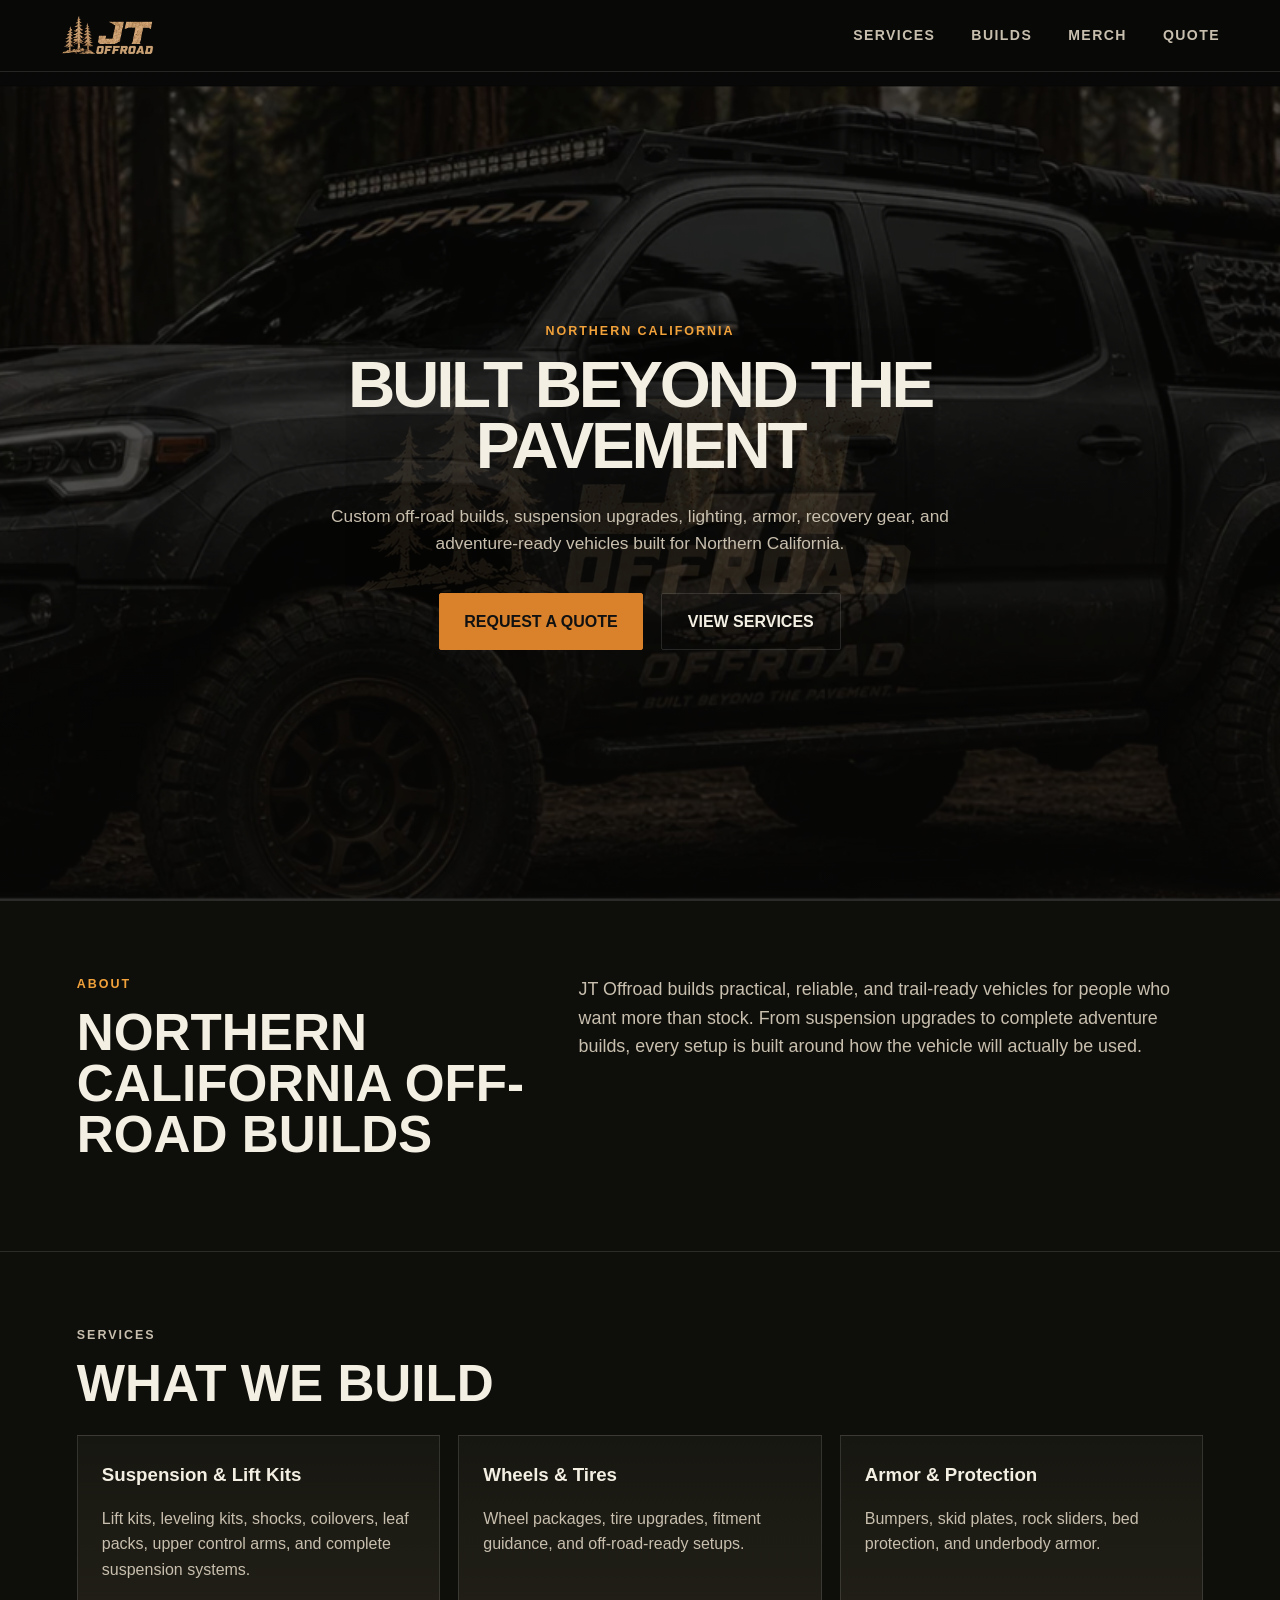
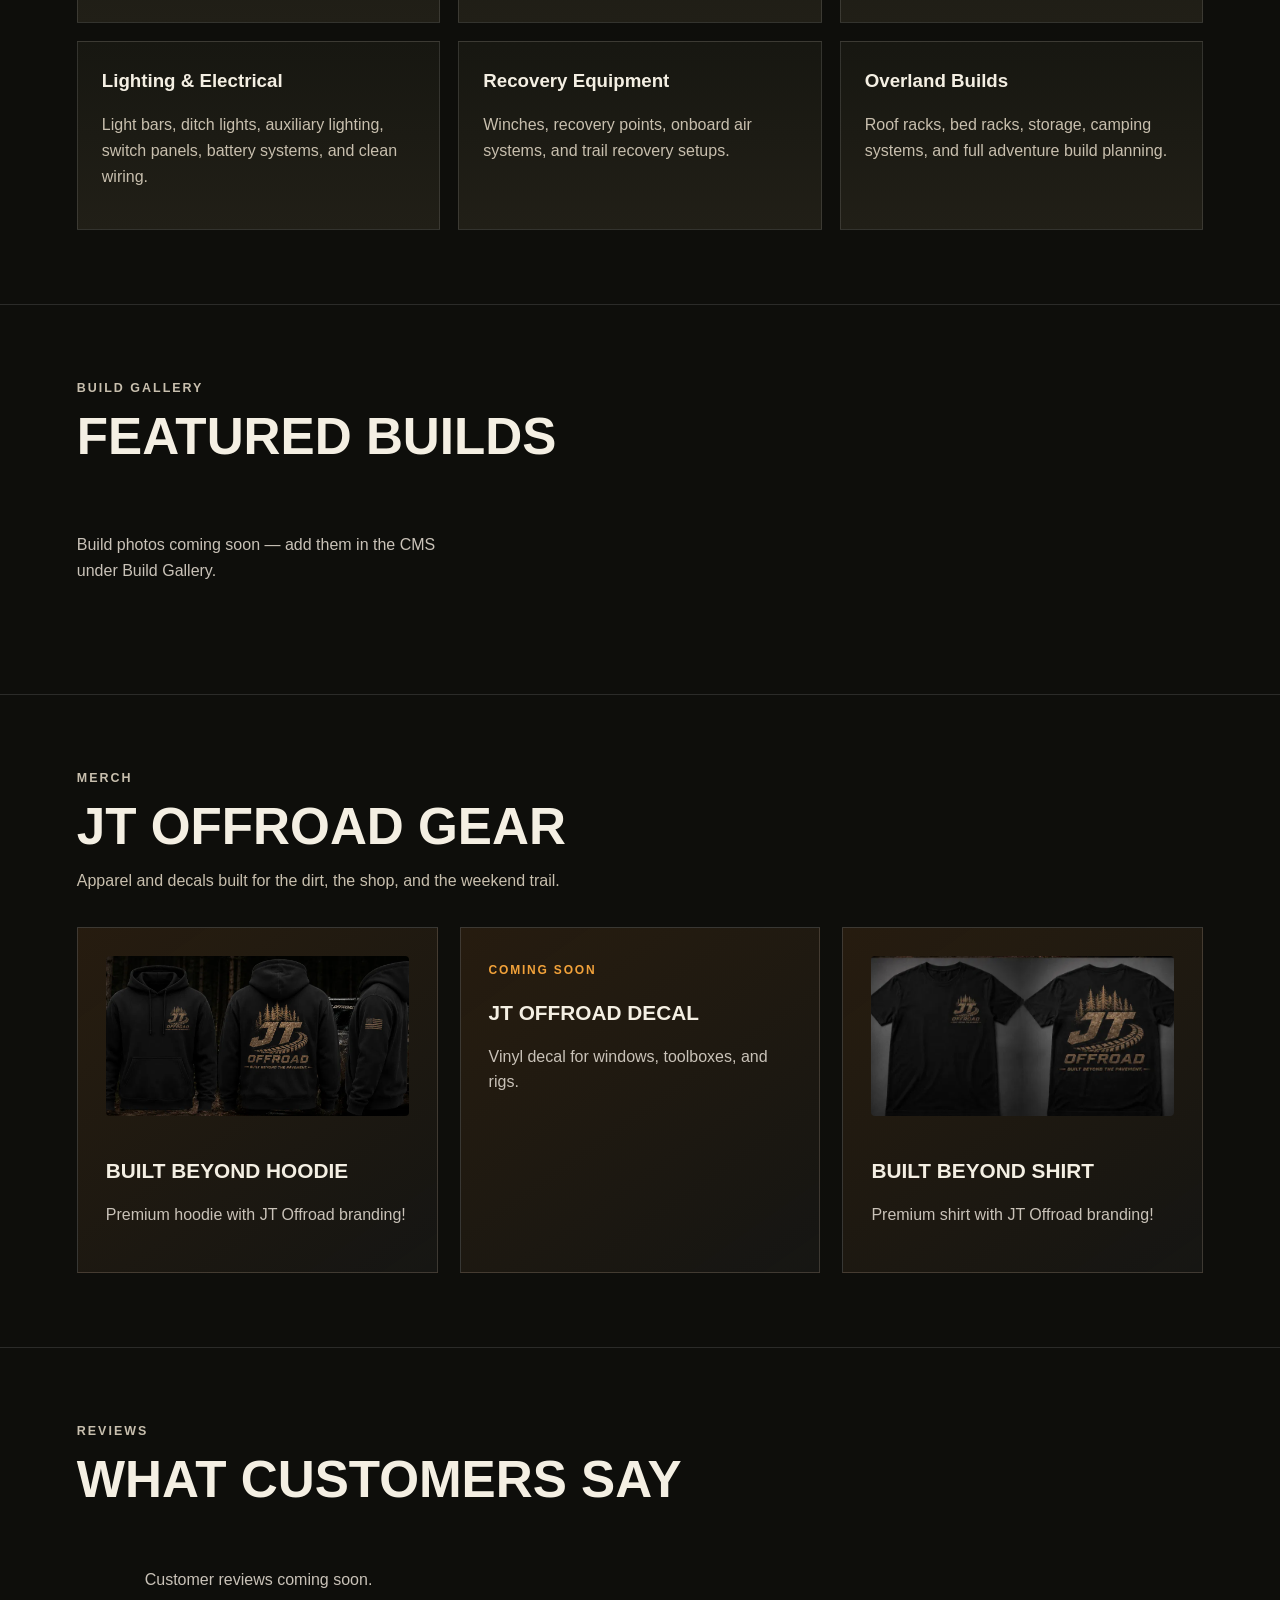
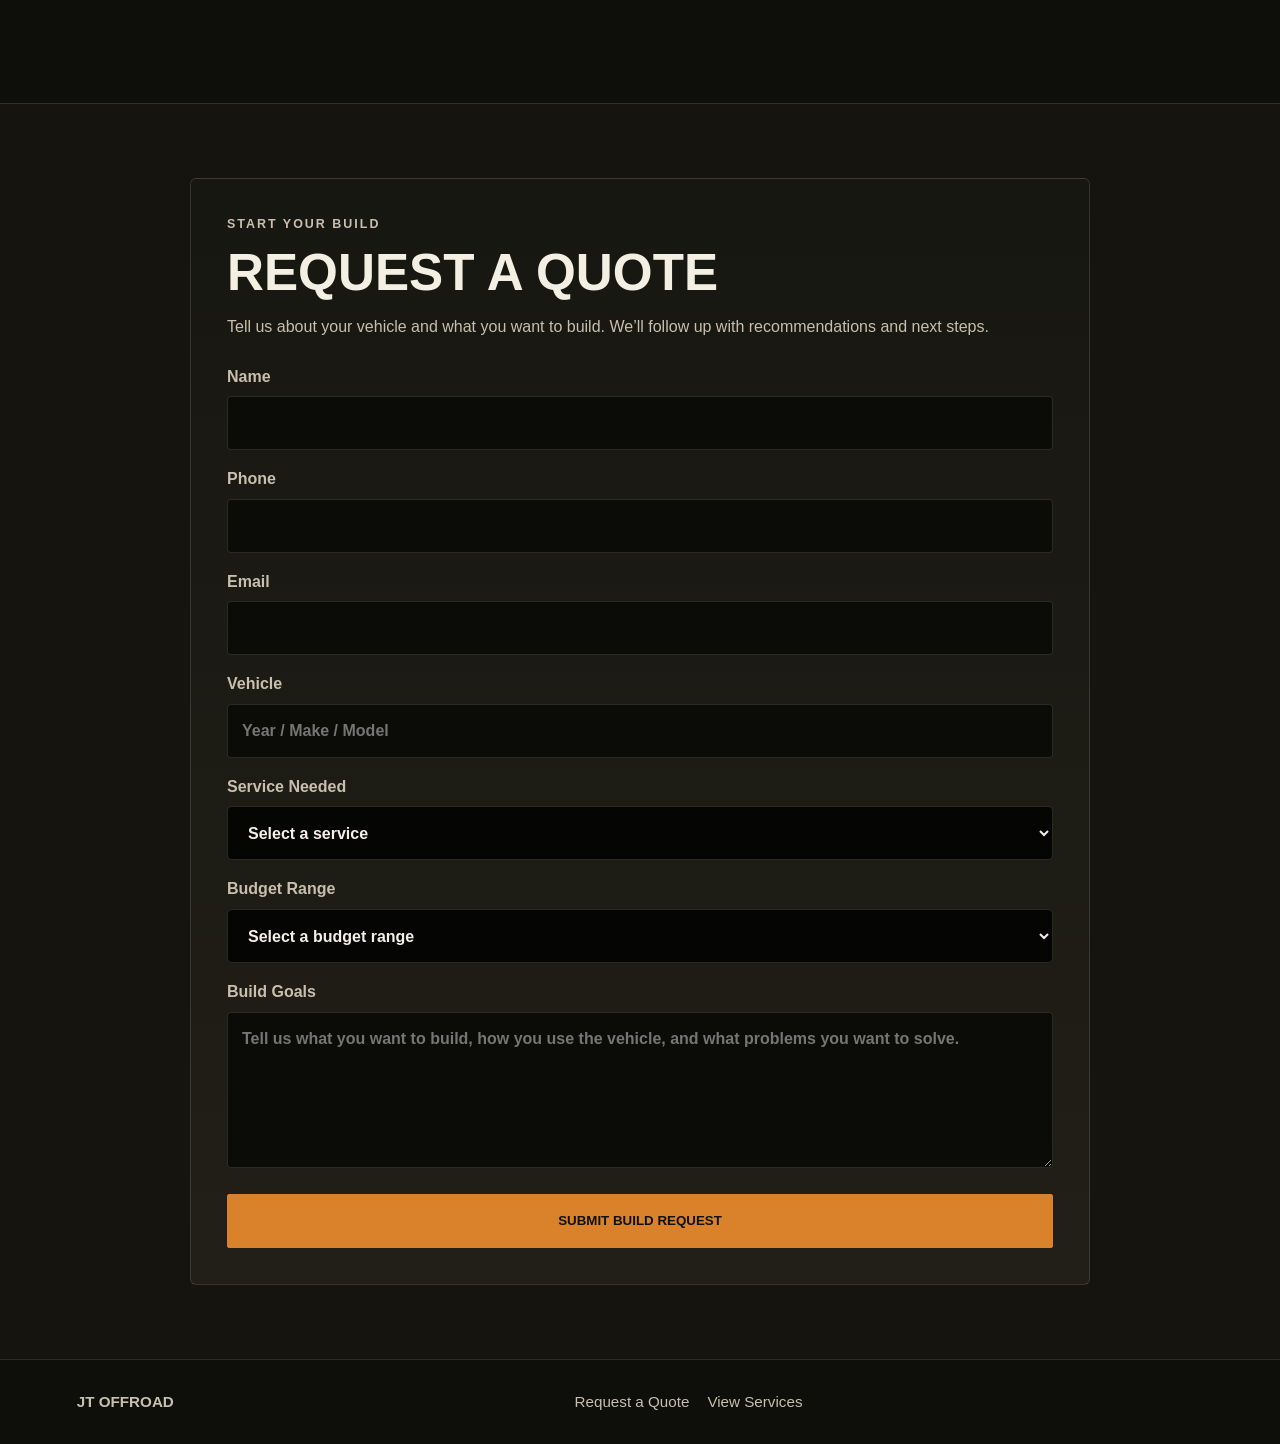
==== commit 55c3d1d7: "Update index.html" ====
--- a/index.html
+++ b/index.html
@@ -7,151 +7,144 @@
   <link rel="stylesheet" href="styles.css">
   <style>
 
-  /* ── HEADER MOBILE FIX ── */
+  /* ══════════════════════════════════════
+     HEADER — single row always
+  ══════════════════════════════════════ */
   .site-header {
     display: flex !important;
+    flex-direction: row !important;
+    flex-wrap: nowrap !important;
     align-items: center !important;
     justify-content: space-between !important;
+    height: 64px !important;
     padding: 0 20px !important;
-    height: 60px !important;
     background: #080807 !important;
     position: sticky !important;
     top: 0 !important;
     z-index: 100 !important;
+    box-sizing: border-box !important;
   }
 
   .brand {
     display: flex !important;
     align-items: center !important;
     text-decoration: none !important;
-  }
-
+    flex-shrink: 0 !important;
+  }
+
+  /* mix-blend-mode: lighten makes black disappear on dark bg */
   .site-logo {
-    height: 42px !important;
+    height: 46px !important;
     width: auto !important;
     display: block !important;
+    mix-blend-mode: lighten !important;
     background: transparent !important;
-    border: none !important;
-    box-shadow: none !important;
   }
 
   #business-name {
     color: #f4efe7;
     font-weight: 900;
-    font-size: 1.1rem;
-    letter-spacing: 0.05em;
+    font-size: 1rem;
+    letter-spacing: 0.06em;
     text-transform: uppercase;
   }
 
   .site-header nav {
     display: flex !important;
     flex-direction: row !important;
-    gap: 18px !important;
+    flex-wrap: nowrap !important;
     align-items: center !important;
+    gap: 16px !important;
+    margin: 0 !important;
+    padding: 0 !important;
   }
 
   .site-header nav a {
-    font-size: 0.78rem !important;
+    font-size: 0.72rem !important;
     letter-spacing: 0.1em !important;
     text-transform: uppercase !important;
     white-space: nowrap !important;
-  }
-
-  /* ── HERO ── */
+    padding: 0 !important;
+  }
+
+  /* ══════════════════════════════════════
+     HERO — full viewport, centered
+  ══════════════════════════════════════ */
   .hero {
-    position: relative;
-    overflow: hidden;
-    background: #080807;
-    min-height: 100vh;
-    display: flex;
-    align-items: center;
-    justify-content: center;
-    text-align: center;
+    position: relative !important;
+    overflow: hidden !important;
+    background: #080807 !important;
+    min-height: calc(100vh - 64px) !important;
+    display: flex !important;
+    align-items: center !important;
+    justify-content: center !important;
+    text-align: center !important;
   }
 
   .hero-photo-bg {
-    position: absolute;
-    inset: 0;
-    background-size: cover;
-    background-position: center;
-    background-repeat: no-repeat;
-    opacity: 0.42;
-    z-index: 0;
+    position: absolute !important;
+    inset: 0 !important;
+    background-size: cover !important;
+    background-position: center !important;
+    background-repeat: no-repeat !important;
+    opacity: 0.42 !important;
+    z-index: 0 !important;
   }
 
   .hero-photo-bg::after {
-    content: '';
-    position: absolute;
-    inset: 0;
+    content: '' !important;
+    position: absolute !important;
+    inset: 0 !important;
     background: linear-gradient(
       to bottom,
-      rgba(8,8,7,0.15) 0%,
-      rgba(8,8,7,0.35) 60%,
-      rgba(8,8,7,0.65) 100%
-    );
-  }
-
-  /* Mobile: watermark much smaller and more faded */
+      rgba(8,8,7,0.1) 0%,
+      rgba(8,8,7,0.3) 60%,
+      rgba(8,8,7,0.6) 100%
+    ) !important;
+  }
+
   .hero-bg-logo {
-    position: absolute;
-    top: 50%;
-    left: 50%;
-    transform: translate(-50%, -50%);
-    width: 260px;
-    max-width: 70vw;
-    opacity: 0.07;
-    z-index: 1;
-    pointer-events: none;
-    user-select: none;
+    position: absolute !important;
+    top: 50% !important;
+    left: 50% !important;
+    transform: translate(-50%, -50%) !important;
+    width: 70vw !important;
+    max-width: 560px !important;
+    opacity: 0.08 !important;
+    z-index: 1 !important;
+    pointer-events: none !important;
+    user-select: none !important;
   }
 
   .hero-content {
-    position: relative;
-    z-index: 2;
-    padding: 60px 24px 40px;
-    width: 100%;
-  }
-
-  /* ── DESKTOP OVERRIDES ── */
+    position: relative !important;
+    z-index: 2 !important;
+    padding: 40px 28px !important;
+    width: 100% !important;
+    max-width: 900px !important;
+  }
+
+  /* ══════════════════════════════════════
+     DESKTOP
+  ══════════════════════════════════════ */
   @media (min-width: 701px) {
     .site-header {
       height: 72px !important;
       padding: 0 60px !important;
     }
-
-    .site-logo {
-      height: 52px !important;
-    }
-
-    .site-header nav {
-      gap: 32px !important;
-    }
-
-    .site-header nav a {
-      font-size: 0.88rem !important;
-    }
-
-    .hero {
-      min-height: 100vh !important;
-      padding: 0 40px !important;
-    }
+    .site-logo { height: 52px !important; }
+    .site-header nav { gap: 36px !important; }
+    .site-header nav a { font-size: 0.88rem !important; }
+
+    .hero { min-height: calc(100vh - 72px) !important; }
 
     .hero-bg-logo {
-      width: 640px !important;
-      max-width: 46vw !important;
+      width: 46vw !important;
+      max-width: 640px !important;
       opacity: 0.08 !important;
     }
 
-    .hero-content {
-      max-width: 900px !important;
-      padding: 0 !important;
-    }
-
-    .hero .eyebrow {
-      font-size: 0.78rem !important;
-      letter-spacing: 0.24em !important;
-      margin-bottom: 16px !important;
-    }
+    .hero-content { padding: 0 !important; }
 
     .hero h1 {
       font-size: clamp(4.1rem, 5vw, 5.8rem) !important;
@@ -181,7 +174,9 @@
     }
   }
 
-  /* ── GALLERY ── */
+  /* ══════════════════════════════════════
+     GALLERY
+  ══════════════════════════════════════ */
   #gallery .build-grid {
     display: grid;
     grid-template-columns: repeat(3, 1fr);
@@ -202,7 +197,9 @@
   #gallery .build-card h3 { text-transform: uppercase; font-size: 1.2rem; margin: 10px 0 8px; }
   #gallery .build-card p { color: #c9c2b8; line-height: 1.55; font-size: .9rem; }
 
-  /* ── MERCH ── */
+  /* ══════════════════════════════════════
+     MERCH
+  ══════════════════════════════════════ */
   #merch .merch-grid {
     display: grid;
     grid-template-columns: repeat(3, 1fr);
@@ -215,34 +212,15 @@
     border: 1px solid rgba(255,255,255,.14);
     background: linear-gradient(145deg, rgba(217,130,43,.12), rgba(255,255,255,.03));
   }
-  #merch .merch-card img {
-    width: 100%;
-    height: 160px;
-    object-fit: cover;
-    border-radius: 4px;
-    margin-bottom: 16px;
-  }
-  #merch .merch-card span {
-    color: #f2a23a;
-    text-transform: uppercase;
-    font-weight: 900;
-    letter-spacing: .15em;
-    font-size: .75rem;
-  }
+  #merch .merch-card img { width: 100%; height: 160px; object-fit: cover; border-radius: 4px; margin-bottom: 16px; }
+  #merch .merch-card span { color: #f2a23a; text-transform: uppercase; font-weight: 900; letter-spacing: .15em; font-size: .75rem; }
   #merch .merch-card h3 { margin-top: 14px; text-transform: uppercase; font-size: 1.3rem; }
   #merch .merch-card p { color: #c9c2b8; line-height: 1.55; }
-  #merch .merch-card a {
-    display: inline-block;
-    margin-top: 14px;
-    color: #f2a23a;
-    text-decoration: none;
-    font-weight: 700;
-    font-size: .85rem;
-    letter-spacing: .08em;
-    text-transform: uppercase;
-  }
-
-  /* ── QUOTE ── */
+  #merch .merch-card a { display: inline-block; margin-top: 14px; color: #f2a23a; text-decoration: none; font-weight: 700; font-size: .85rem; letter-spacing: .08em; text-transform: uppercase; }
+
+  /* ══════════════════════════════════════
+     QUOTE
+  ══════════════════════════════════════ */
   #quote select {
     width: 100%;
     min-height: 54px;
@@ -253,30 +231,26 @@
     border-radius: 5px;
     font: inherit;
   }
-  #quote select:focus,
-  #quote input:focus,
-  #quote textarea:focus {
+  #quote select:focus, #quote input:focus, #quote textarea:focus {
     outline: none;
     border-color: #f2a23a;
   }
 
-  /* ── MOBILE GRID OVERRIDES ── */
+  /* ══════════════════════════════════════
+     MOBILE GRID
+  ══════════════════════════════════════ */
   @media (max-width: 700px) {
     #merch .merch-grid { grid-template-columns: 1fr; }
     #gallery .build-grid { grid-template-columns: 1fr; }
   }
 
-  /* ── FOOTER SOCIAL ── */
+  /* ══════════════════════════════════════
+     FOOTER
+  ══════════════════════════════════════ */
   .footer-social { margin-top: 10px; }
-  .footer-social a {
-    color: #f2a23a;
-    text-decoration: none;
-    font-size: .85rem;
-    letter-spacing: .08em;
-    text-transform: uppercase;
-    font-weight: 700;
-  }
+  .footer-social a { color: #f2a23a; text-decoration: none; font-size: .85rem; letter-spacing: .08em; text-transform: uppercase; font-weight: 700; }
   .footer-social a:hover { text-decoration: underline; }
+
   </style>
 </head>
 <body>
@@ -447,7 +421,7 @@
 
       const social = document.getElementById('footer-social');
       if (d.instagram) {
-        const handle = d.instagram.startsWith('http') ? d.instagram : 'https://instagram.com/' + d.instagram.replace('@', '');
+        const handle = d.instagram.startsWith('http') ? d.instagram : 'https://instagram.com/' + d.instagram.replace('@','');
         social.innerHTML = '<a href="' + handle + '" target="_blank" rel="noopener">@ Instagram</a>';
       }
 
@@ -460,7 +434,7 @@
 
       const galleryList = document.getElementById('gallery-list');
       if (d.gallery && d.gallery.length) {
-        galleryList.innerHTML = d.gallery.map((b, i) =>
+        galleryList.innerHTML = d.gallery.map((b,i) =>
           '<article class="build-card">' +
           (b.image ? '<img src="' + b.image + '" alt="' + b.title + '">' : '') +
           '<div class="build-body"><span>' + String(i+1).padStart(2,'0') + '</span>' +
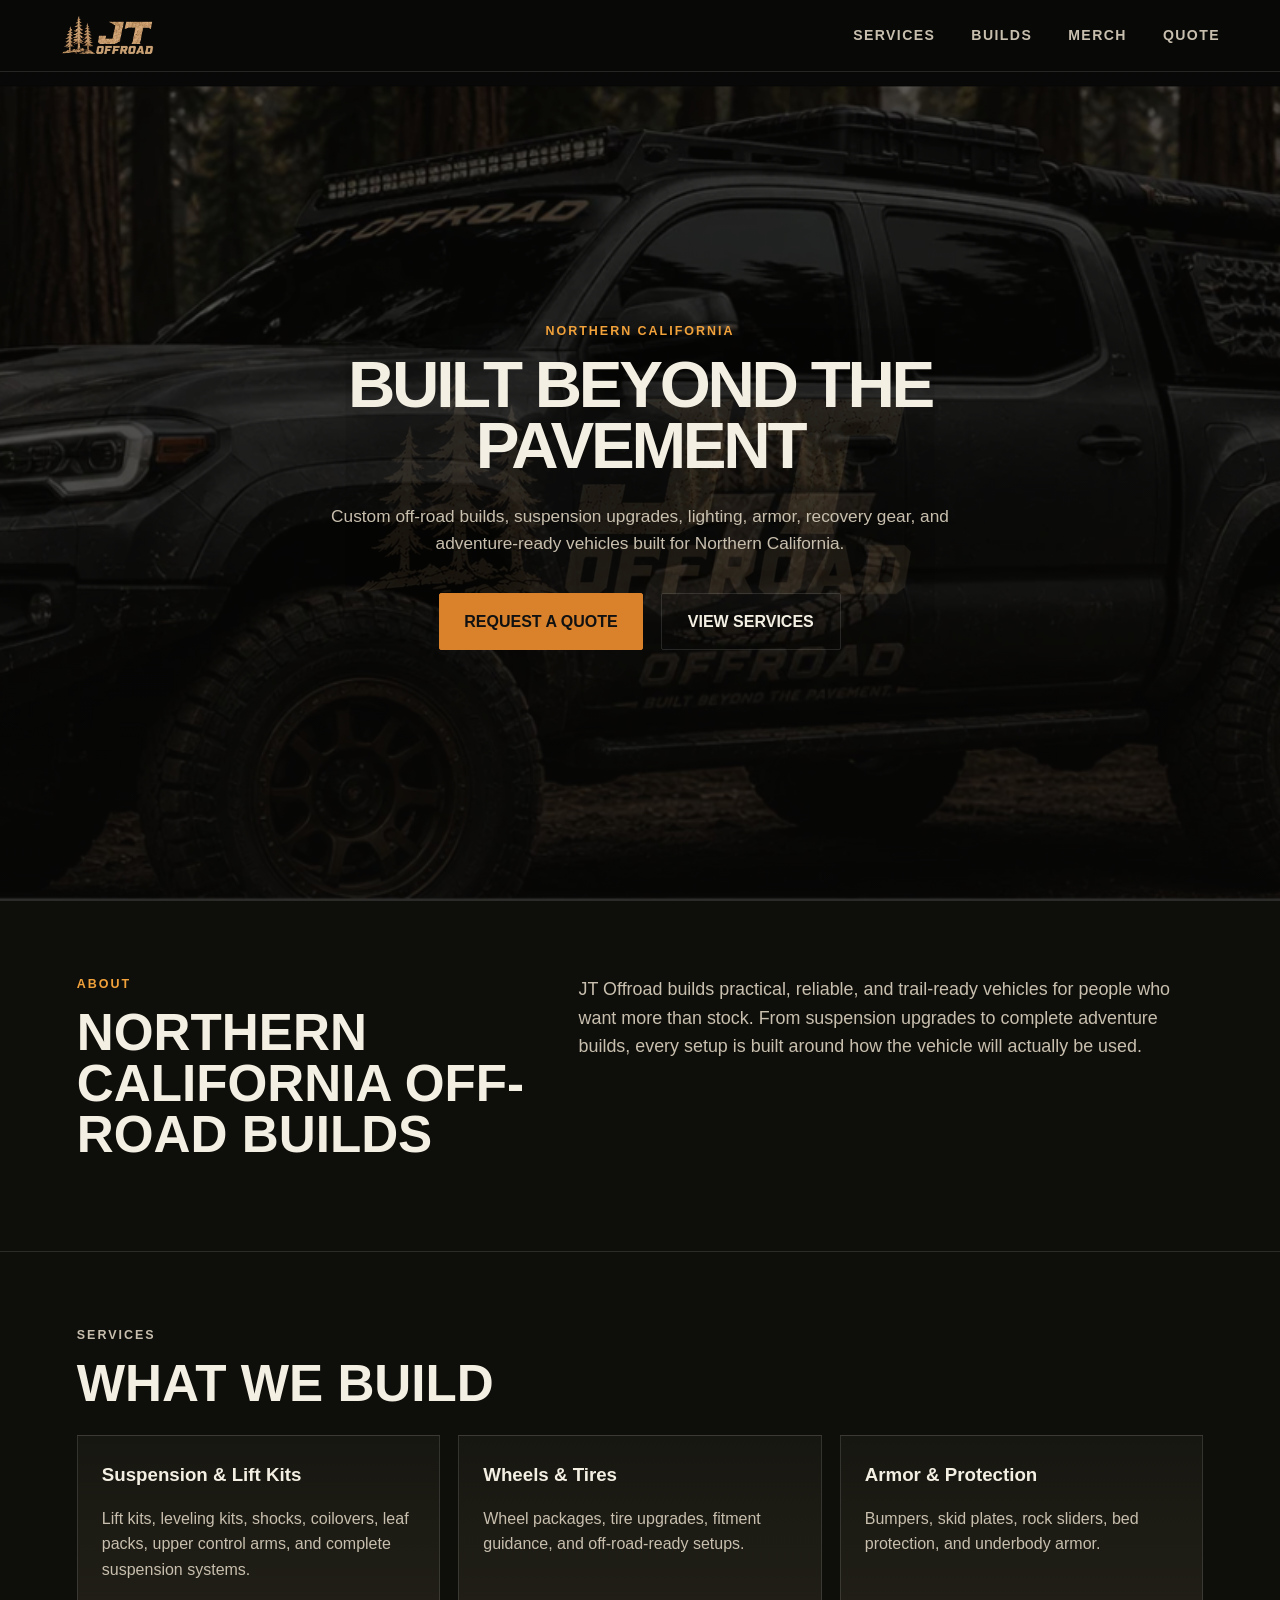
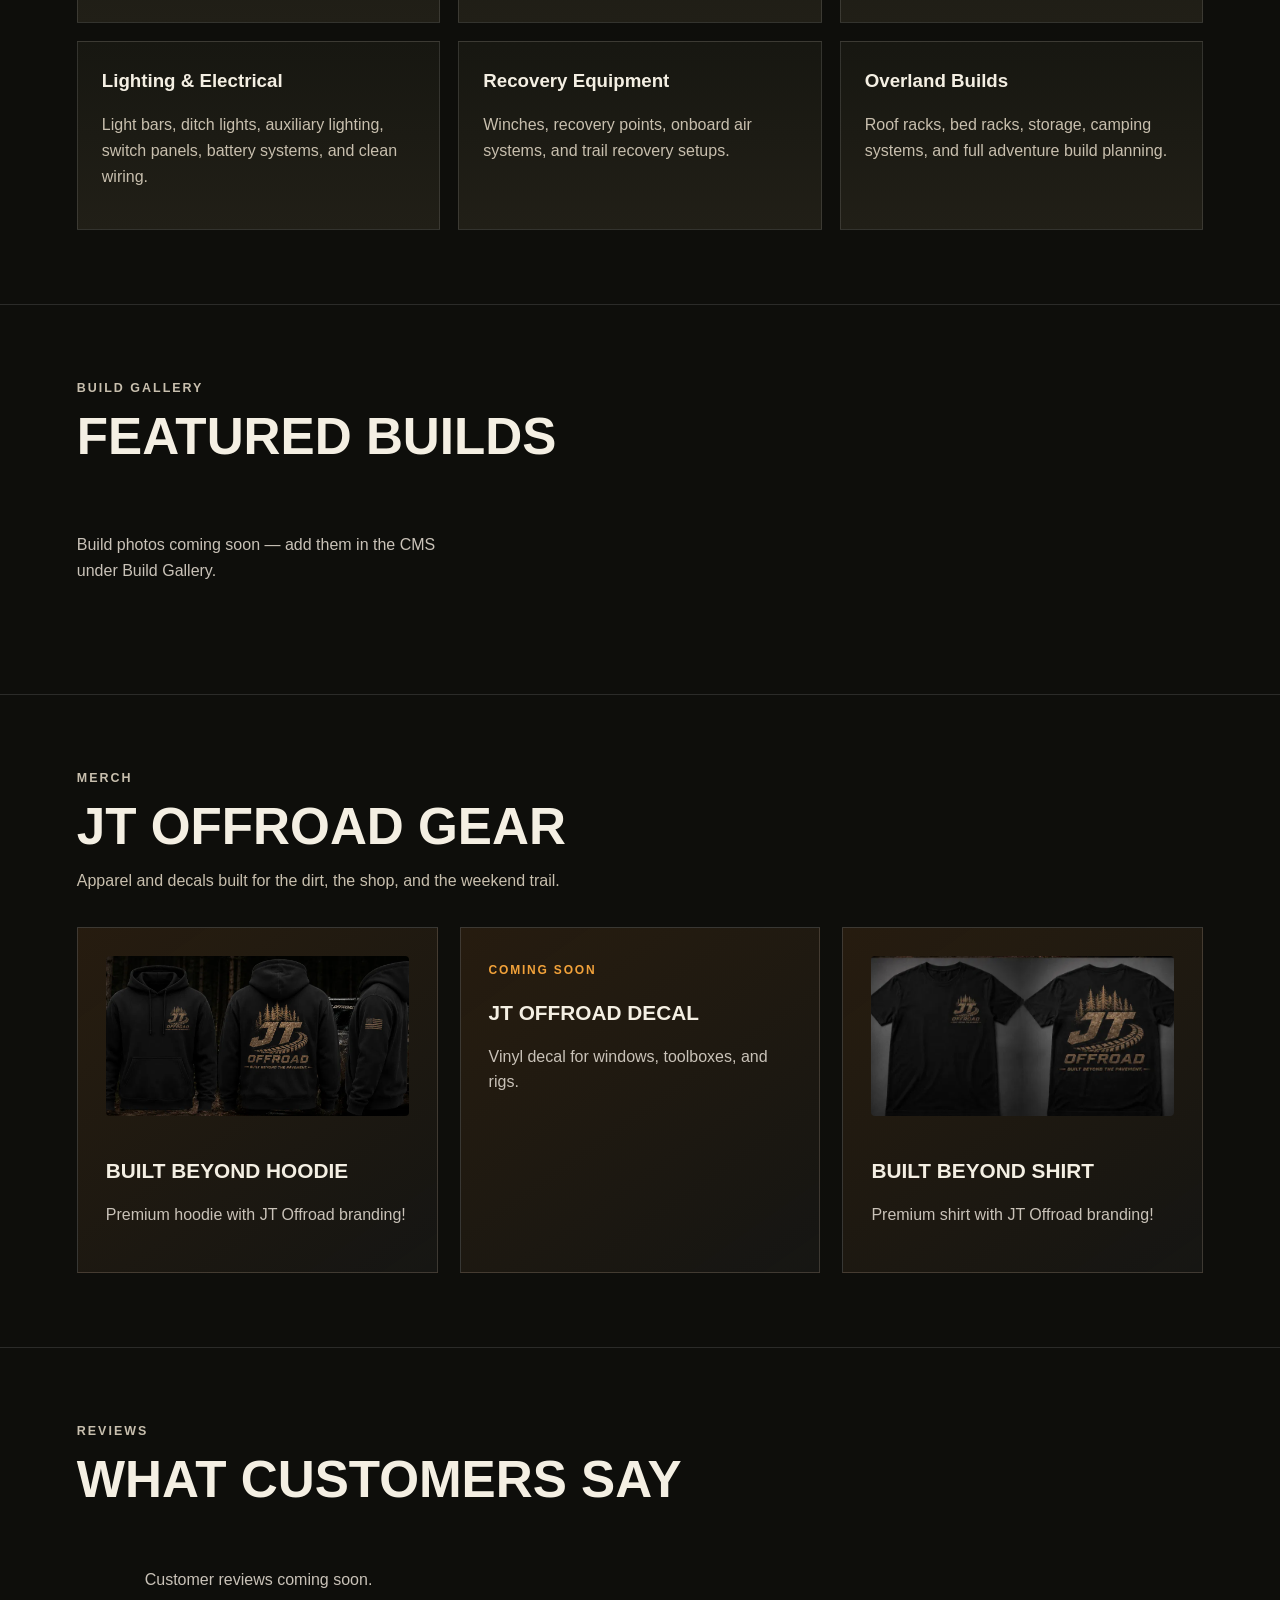
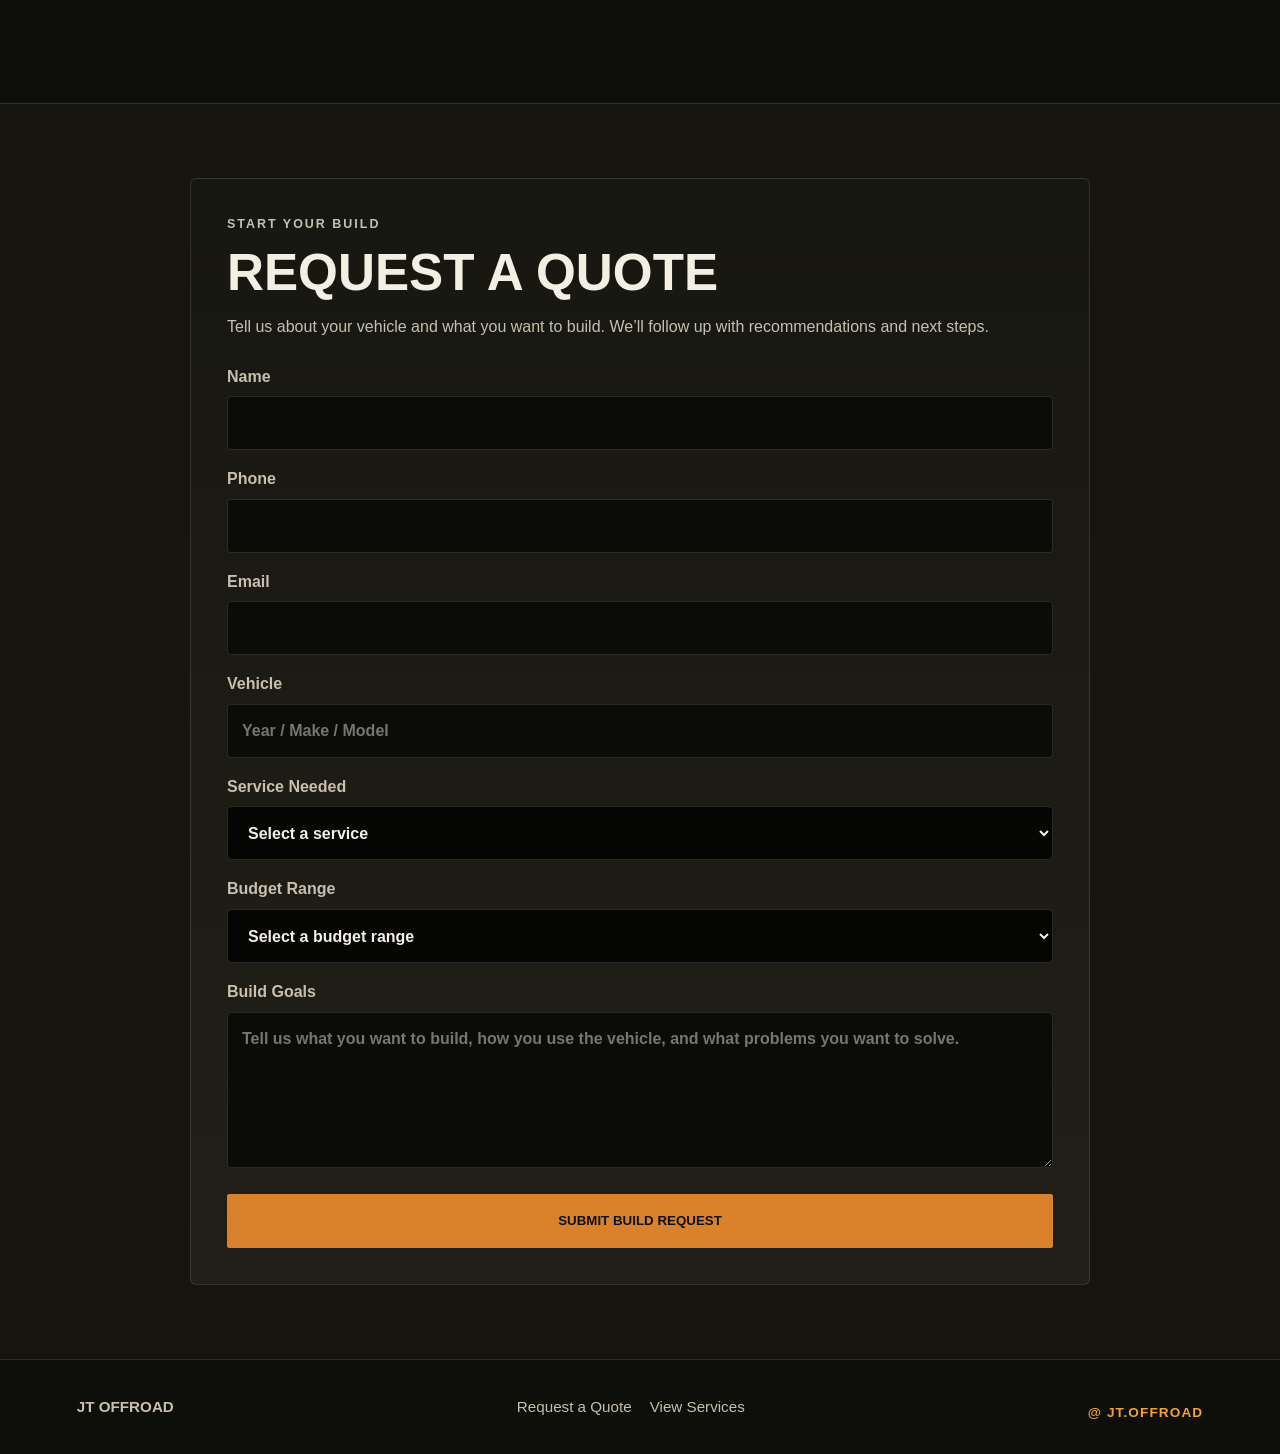
==== commit 00781783: "fixing the instagram handle" ====
--- a/index.html
+++ b/index.html
@@ -24,15 +24,12 @@
     z-index: 100 !important;
     box-sizing: border-box !important;
   }
-
   .brand {
     display: flex !important;
     align-items: center !important;
     text-decoration: none !important;
     flex-shrink: 0 !important;
   }
-
-  /* mix-blend-mode: lighten makes black disappear on dark bg */
   .site-logo {
     height: 46px !important;
     width: auto !important;
@@ -40,7 +37,6 @@
     mix-blend-mode: lighten !important;
     background: transparent !important;
   }
-
   #business-name {
     color: #f4efe7;
     font-weight: 900;
@@ -48,7 +44,6 @@
     letter-spacing: 0.06em;
     text-transform: uppercase;
   }
-
   .site-header nav {
     display: flex !important;
     flex-direction: row !important;
@@ -58,7 +53,6 @@
     margin: 0 !important;
     padding: 0 !important;
   }
-
   .site-header nav a {
     font-size: 0.72rem !important;
     letter-spacing: 0.1em !important;
@@ -68,7 +62,7 @@
   }
 
   /* ══════════════════════════════════════
-     HERO — full viewport, centered
+     HERO
   ══════════════════════════════════════ */
   .hero {
     position: relative !important;
@@ -80,7 +74,6 @@
     justify-content: center !important;
     text-align: center !important;
   }
-
   .hero-photo-bg {
     position: absolute !important;
     inset: 0 !important;
@@ -90,19 +83,12 @@
     opacity: 0.42 !important;
     z-index: 0 !important;
   }
-
   .hero-photo-bg::after {
     content: '' !important;
     position: absolute !important;
     inset: 0 !important;
-    background: linear-gradient(
-      to bottom,
-      rgba(8,8,7,0.1) 0%,
-      rgba(8,8,7,0.3) 60%,
-      rgba(8,8,7,0.6) 100%
-    ) !important;
-  }
-
+    background: linear-gradient(to bottom, rgba(8,8,7,0.1) 0%, rgba(8,8,7,0.3) 60%, rgba(8,8,7,0.6) 100%) !important;
+  }
   .hero-bg-logo {
     position: absolute !important;
     top: 50% !important;
@@ -115,7 +101,6 @@
     pointer-events: none !important;
     user-select: none !important;
   }
-
   .hero-content {
     position: relative !important;
     z-index: 2 !important;
@@ -125,72 +110,62 @@
   }
 
   /* ══════════════════════════════════════
+     FORM SUCCESS MESSAGE
+  ══════════════════════════════════════ */
+  .form-success {
+    display: none;
+    text-align: center;
+    padding: 48px 24px;
+  }
+  .form-success .success-icon {
+    font-size: 3rem;
+    margin-bottom: 16px;
+  }
+  .form-success h3 {
+    font-size: 1.8rem;
+    text-transform: uppercase;
+    letter-spacing: -0.02em;
+    margin-bottom: 12px;
+    color: #f4efe7;
+  }
+  .form-success p {
+    color: #c9c2b8;
+    font-size: 1rem;
+    line-height: 1.6;
+    max-width: 420px;
+    margin: 0 auto 28px;
+  }
+  .form-success a {
+    color: #f2a23a;
+    font-weight: 700;
+    text-decoration: none;
+    font-size: .85rem;
+    letter-spacing: .1em;
+    text-transform: uppercase;
+  }
+
+  /* ══════════════════════════════════════
      DESKTOP
   ══════════════════════════════════════ */
   @media (min-width: 701px) {
-    .site-header {
-      height: 72px !important;
-      padding: 0 60px !important;
-    }
+    .site-header { height: 72px !important; padding: 0 60px !important; }
     .site-logo { height: 52px !important; }
     .site-header nav { gap: 36px !important; }
     .site-header nav a { font-size: 0.88rem !important; }
-
     .hero { min-height: calc(100vh - 72px) !important; }
-
-    .hero-bg-logo {
-      width: 46vw !important;
-      max-width: 640px !important;
-      opacity: 0.08 !important;
-    }
-
+    .hero-bg-logo { width: 46vw !important; max-width: 640px !important; opacity: 0.08 !important; }
     .hero-content { padding: 0 !important; }
-
-    .hero h1 {
-      font-size: clamp(4.1rem, 5vw, 5.8rem) !important;
-      line-height: 0.94 !important;
-      letter-spacing: -0.05em !important;
-      max-width: 880px !important;
-      margin: 0 auto 26px !important;
-    }
-
-    .hero-subtitle {
-      max-width: 690px !important;
-      margin: 0 auto 36px !important;
-      font-size: 1.08rem !important;
-      line-height: 1.55 !important;
-    }
-
-    .button-row {
-      display: flex !important;
-      justify-content: center !important;
-      gap: 18px !important;
-    }
-
-    .button {
-      min-width: 180px !important;
-      min-height: 54px !important;
-      padding: 15px 24px !important;
-    }
+    .hero h1 { font-size: clamp(4.1rem, 5vw, 5.8rem) !important; line-height: 0.94 !important; letter-spacing: -0.05em !important; max-width: 880px !important; margin: 0 auto 26px !important; }
+    .hero-subtitle { max-width: 690px !important; margin: 0 auto 36px !important; font-size: 1.08rem !important; line-height: 1.55 !important; }
+    .button-row { display: flex !important; justify-content: center !important; gap: 18px !important; }
+    .button { min-width: 180px !important; min-height: 54px !important; padding: 15px 24px !important; }
   }
 
   /* ══════════════════════════════════════
      GALLERY
   ══════════════════════════════════════ */
-  #gallery .build-grid {
-    display: grid;
-    grid-template-columns: repeat(3, 1fr);
-    gap: 22px;
-    margin-top: 34px;
-  }
-  #gallery .build-card {
-    border: 1px solid rgba(255,255,255,.14);
-    background: linear-gradient(145deg, rgba(217,130,43,.16), rgba(255,255,255,.03));
-    display: flex;
-    flex-direction: column;
-    overflow: hidden;
-    border-radius: 4px;
-  }
+  #gallery .build-grid { display: grid; grid-template-columns: repeat(3, 1fr); gap: 22px; margin-top: 34px; }
+  #gallery .build-card { border: 1px solid rgba(255,255,255,.14); background: linear-gradient(145deg, rgba(217,130,43,.16), rgba(255,255,255,.03)); display: flex; flex-direction: column; overflow: hidden; border-radius: 4px; }
   #gallery .build-card img { width: 100%; height: 200px; object-fit: cover; }
   #gallery .build-card .build-body { padding: 20px 24px 24px; flex: 1; }
   #gallery .build-card span { color: #f2a23a; font-weight: 900; letter-spacing: .18em; font-size: .8rem; }
@@ -200,18 +175,8 @@
   /* ══════════════════════════════════════
      MERCH
   ══════════════════════════════════════ */
-  #merch .merch-grid {
-    display: grid;
-    grid-template-columns: repeat(3, 1fr);
-    gap: 22px;
-    margin-top: 34px;
-  }
-  #merch .merch-card {
-    min-height: 230px;
-    padding: 28px;
-    border: 1px solid rgba(255,255,255,.14);
-    background: linear-gradient(145deg, rgba(217,130,43,.12), rgba(255,255,255,.03));
-  }
+  #merch .merch-grid { display: grid; grid-template-columns: repeat(3, 1fr); gap: 22px; margin-top: 34px; }
+  #merch .merch-card { min-height: 230px; padding: 28px; border: 1px solid rgba(255,255,255,.14); background: linear-gradient(145deg, rgba(217,130,43,.12), rgba(255,255,255,.03)); }
   #merch .merch-card img { width: 100%; height: 160px; object-fit: cover; border-radius: 4px; margin-bottom: 16px; }
   #merch .merch-card span { color: #f2a23a; text-transform: uppercase; font-weight: 900; letter-spacing: .15em; font-size: .75rem; }
   #merch .merch-card h3 { margin-top: 14px; text-transform: uppercase; font-size: 1.3rem; }
@@ -221,23 +186,11 @@
   /* ══════════════════════════════════════
      QUOTE
   ══════════════════════════════════════ */
-  #quote select {
-    width: 100%;
-    min-height: 54px;
-    padding: 0 16px;
-    background: #050504;
-    color: #f4efe7;
-    border: 1px solid rgba(255,255,255,.14);
-    border-radius: 5px;
-    font: inherit;
-  }
-  #quote select:focus, #quote input:focus, #quote textarea:focus {
-    outline: none;
-    border-color: #f2a23a;
-  }
-
-  /* ══════════════════════════════════════
-     MOBILE GRID
+  #quote select { width: 100%; min-height: 54px; padding: 0 16px; background: #050504; color: #f4efe7; border: 1px solid rgba(255,255,255,.14); border-radius: 5px; font: inherit; }
+  #quote select:focus, #quote input:focus, #quote textarea:focus { outline: none; border-color: #f2a23a; }
+
+  /* ══════════════════════════════════════
+     MOBILE GRIDS
   ══════════════════════════════════════ */
   @media (max-width: 700px) {
     #merch .merch-grid { grid-template-columns: 1fr; }
@@ -328,7 +281,9 @@
         <p class="eyebrow">Start Your Build</p>
         <h2>Request a Quote</h2>
         <p id="quote-intro"></p>
-        <form name="quote" method="POST" data-netlify="true">
+
+        <!-- Form -->
+        <form id="quote-form" name="quote" method="POST" data-netlify="true">
           <input type="hidden" name="form-name" value="quote">
           <label>Name <input name="name" required></label>
           <label>Phone <input name="phone"></label>
@@ -360,8 +315,16 @@
           <label>Build Goals
             <textarea name="message" rows="5" placeholder="Tell us what you want to build, how you use the vehicle, and what problems you want to solve."></textarea>
           </label>
-          <button class="button primary" type="submit">Submit Build Request</button>
+          <button class="button primary" type="submit" id="submit-btn">Submit Build Request</button>
         </form>
+
+        <!-- Success message shown after submit -->
+        <div class="form-success" id="form-success">
+          <div class="success-icon">✓</div>
+          <h3>Request Received</h3>
+          <p>We'll review your build details and follow up with recommendations and next steps.</p>
+          <a href="#services">View Our Services</a>
+        </div>
       </div>
     </section>
   </main>
@@ -377,6 +340,35 @@
   </footer>
 
   <script>
+  // ── Quote form: submit via fetch, show success in-page (no redirect) ──
+  const quoteForm = document.getElementById('quote-form');
+  const formSuccess = document.getElementById('form-success');
+  const submitBtn = document.getElementById('submit-btn');
+
+  quoteForm.addEventListener('submit', function(e) {
+    e.preventDefault();
+    submitBtn.textContent = 'Sending...';
+    submitBtn.disabled = true;
+
+    const formData = new FormData(quoteForm);
+
+    fetch('/', {
+      method: 'POST',
+      headers: { 'Content-Type': 'application/x-www-form-urlencoded' },
+      body: new URLSearchParams(formData).toString()
+    })
+    .then(function() {
+      quoteForm.style.display = 'none';
+      formSuccess.style.display = 'block';
+    })
+    .catch(function() {
+      // Even if fetch errors, show success — Netlify usually processes it
+      quoteForm.style.display = 'none';
+      formSuccess.style.display = 'block';
+    });
+  });
+
+  // ── Load CMS content ──
   fetch('/content/site.json')
     .then(r => r.json())
     .then(d => {
@@ -422,7 +414,7 @@
       const social = document.getElementById('footer-social');
       if (d.instagram) {
         const handle = d.instagram.startsWith('http') ? d.instagram : 'https://instagram.com/' + d.instagram.replace('@','');
-        social.innerHTML = '<a href="' + handle + '" target="_blank" rel="noopener">@ Instagram</a>';
+        social.innerHTML = '<a href="' + handle + '" target="_blank" rel="noopener">@ ' + d.instagram + '</a>';
       }
 
       const servicesList = document.getElementById('services-list');
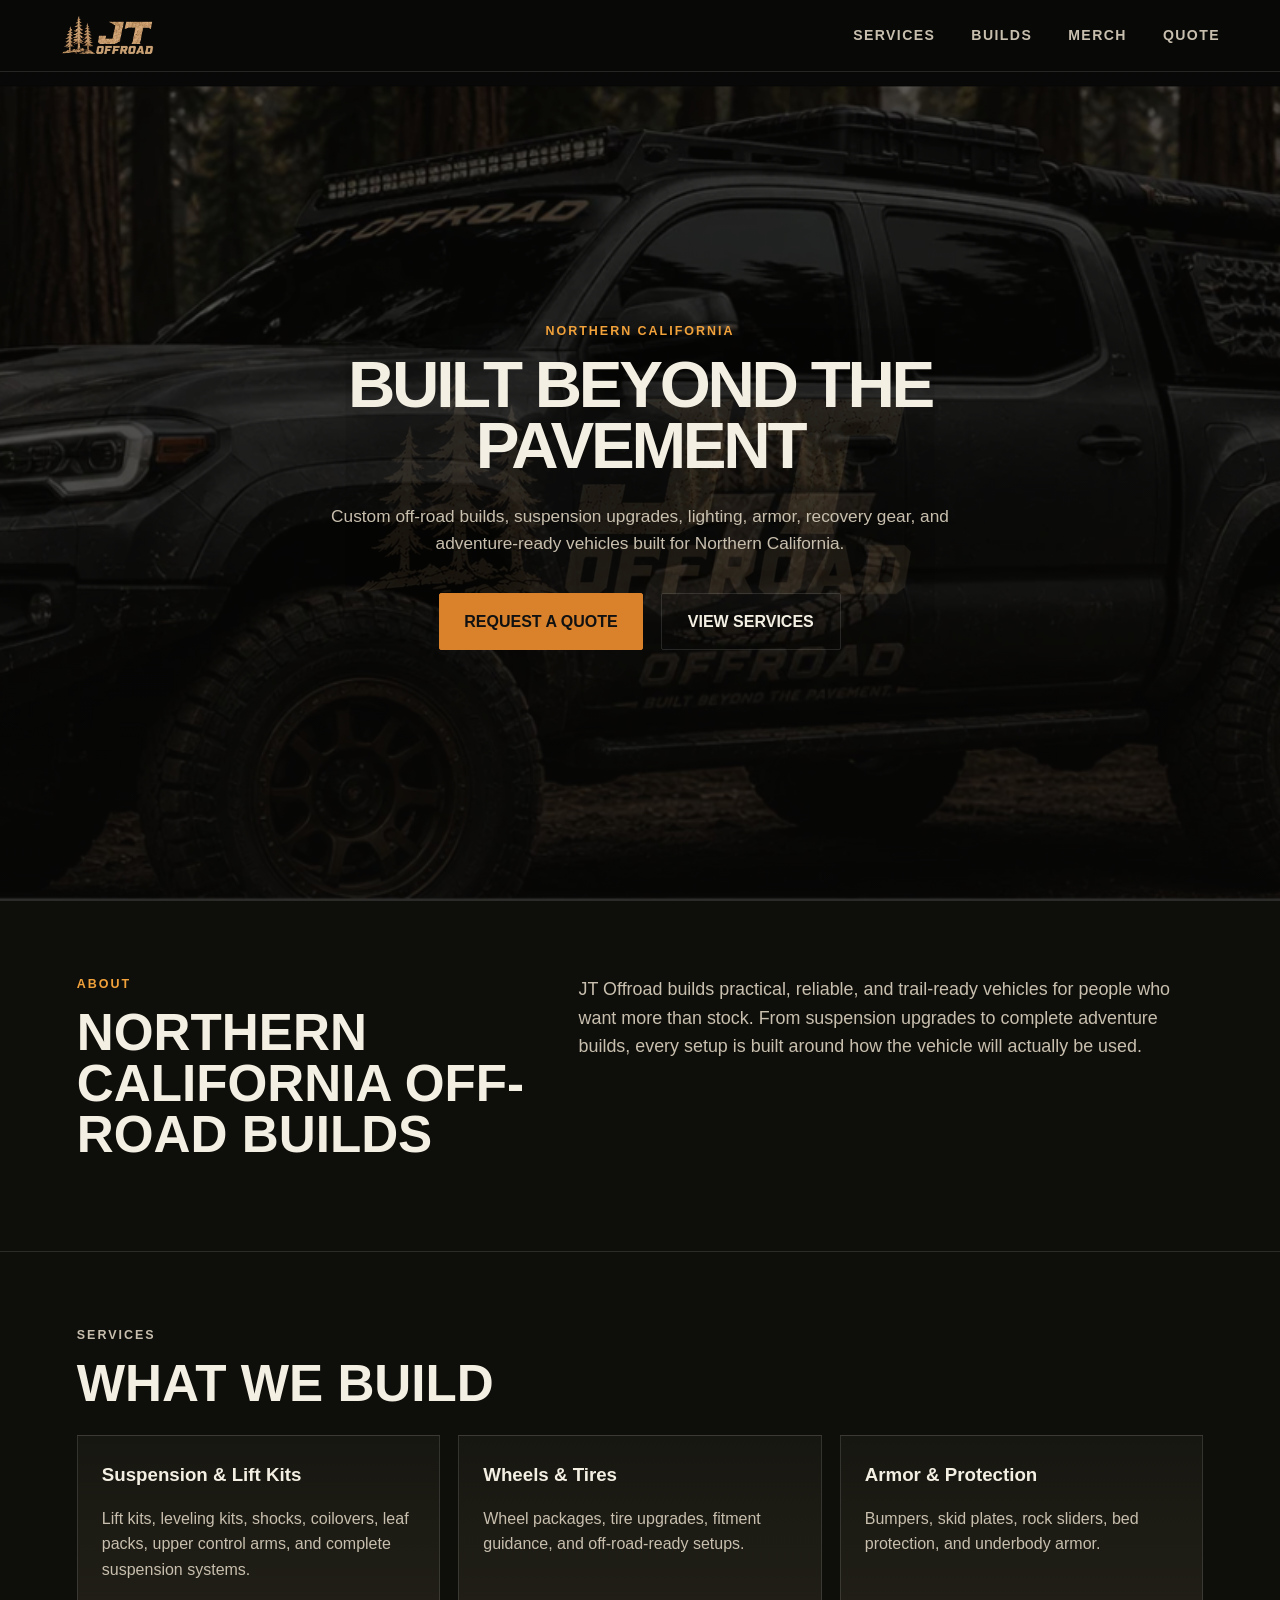
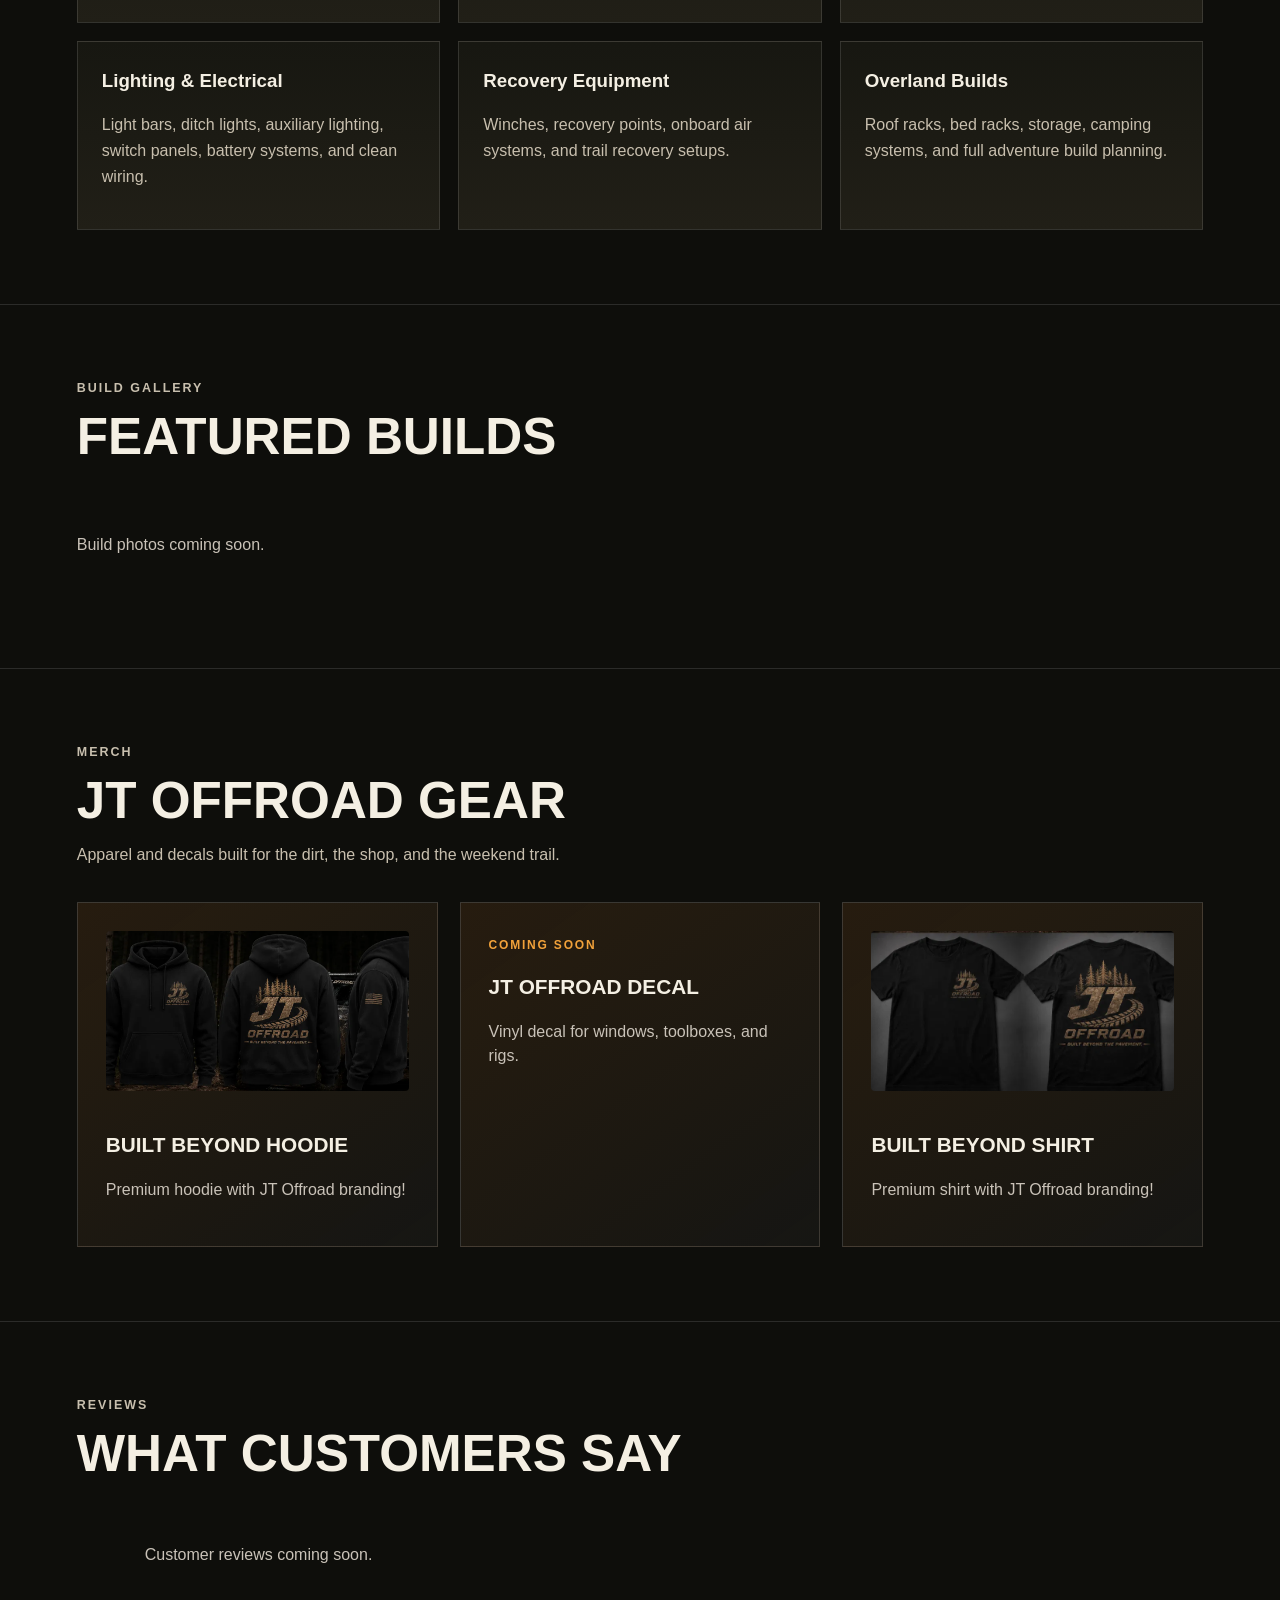
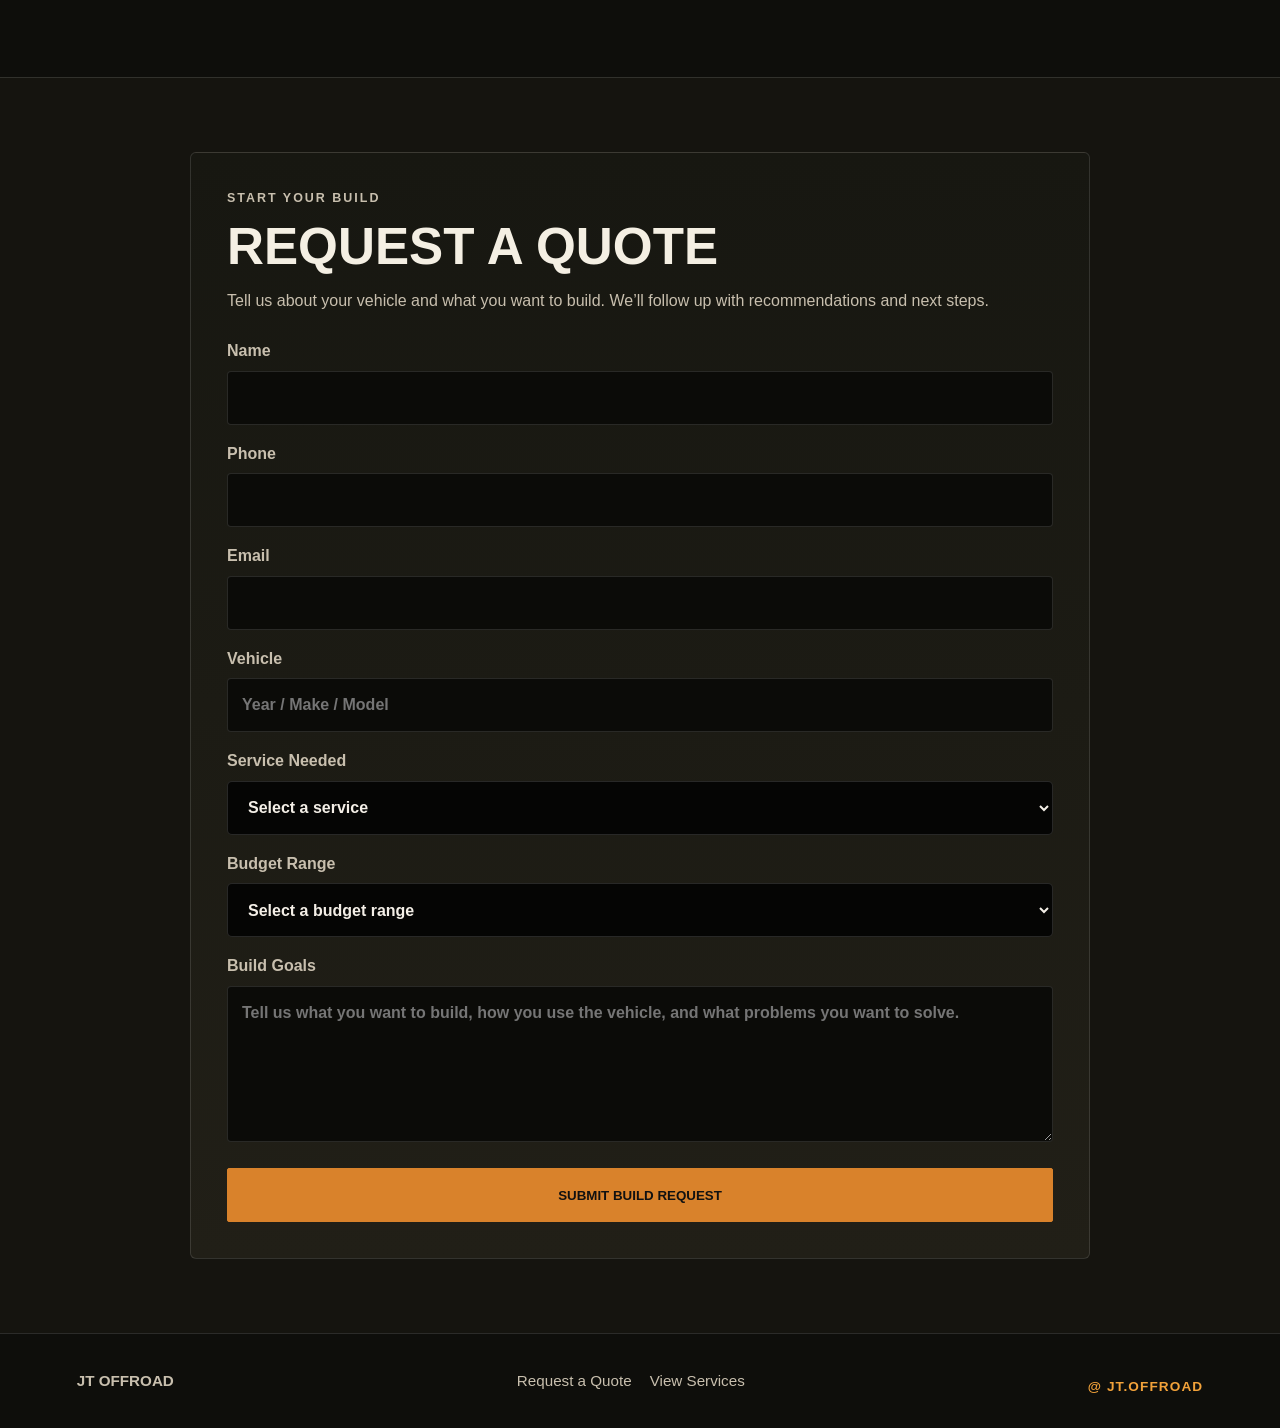
==== commit 9437f27e: "got rid of a sentence under build gallery" ====
--- a/index.html
+++ b/index.html
@@ -435,7 +435,7 @@
           '</div></article>'
         ).join('');
       } else {
-        galleryList.innerHTML = '<p style="color:#c9c2b8;padding:20px 0;">Build photos coming soon — add them in the CMS under Build Gallery.</p>';
+        galleryList.innerHTML = '<p style="color:#c9c2b8;padding:20px 0;">Build photos coming soon.</p>';
       }
 
       const merchList = document.getElementById('merch-list');
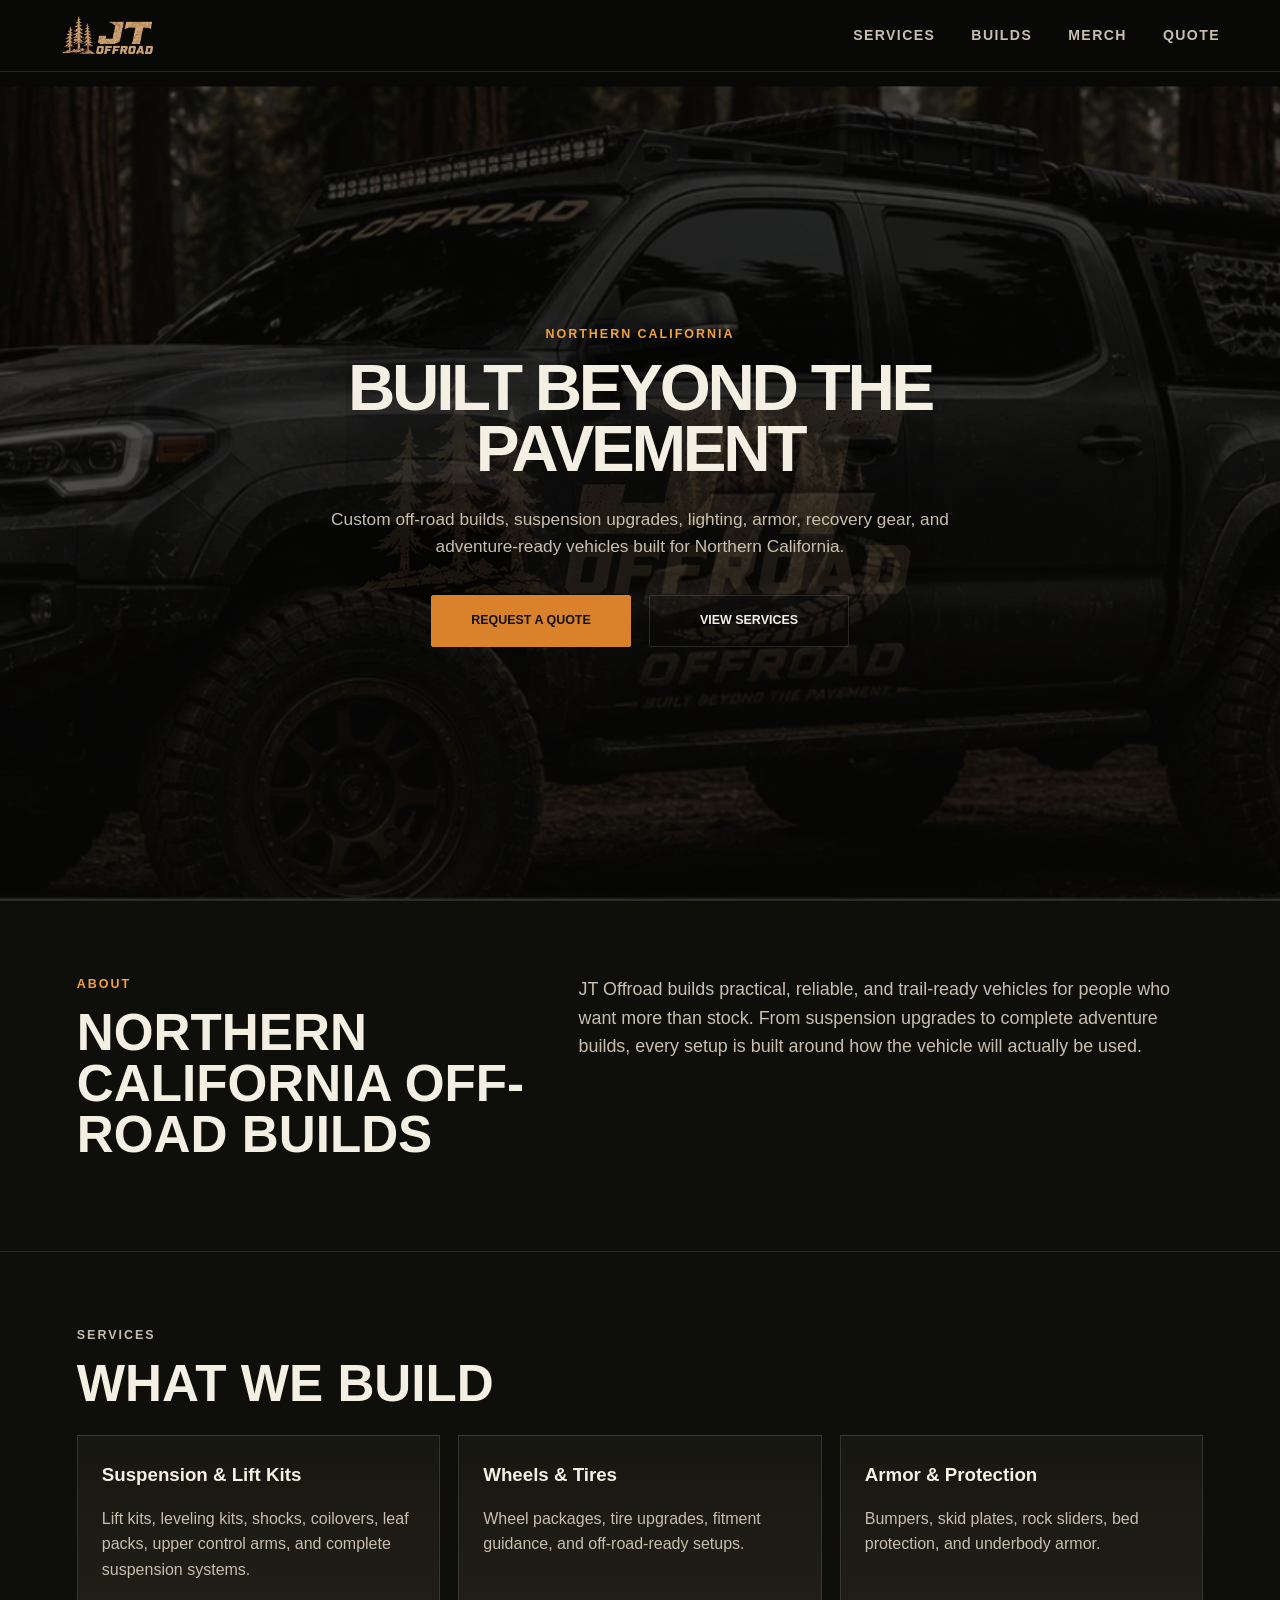
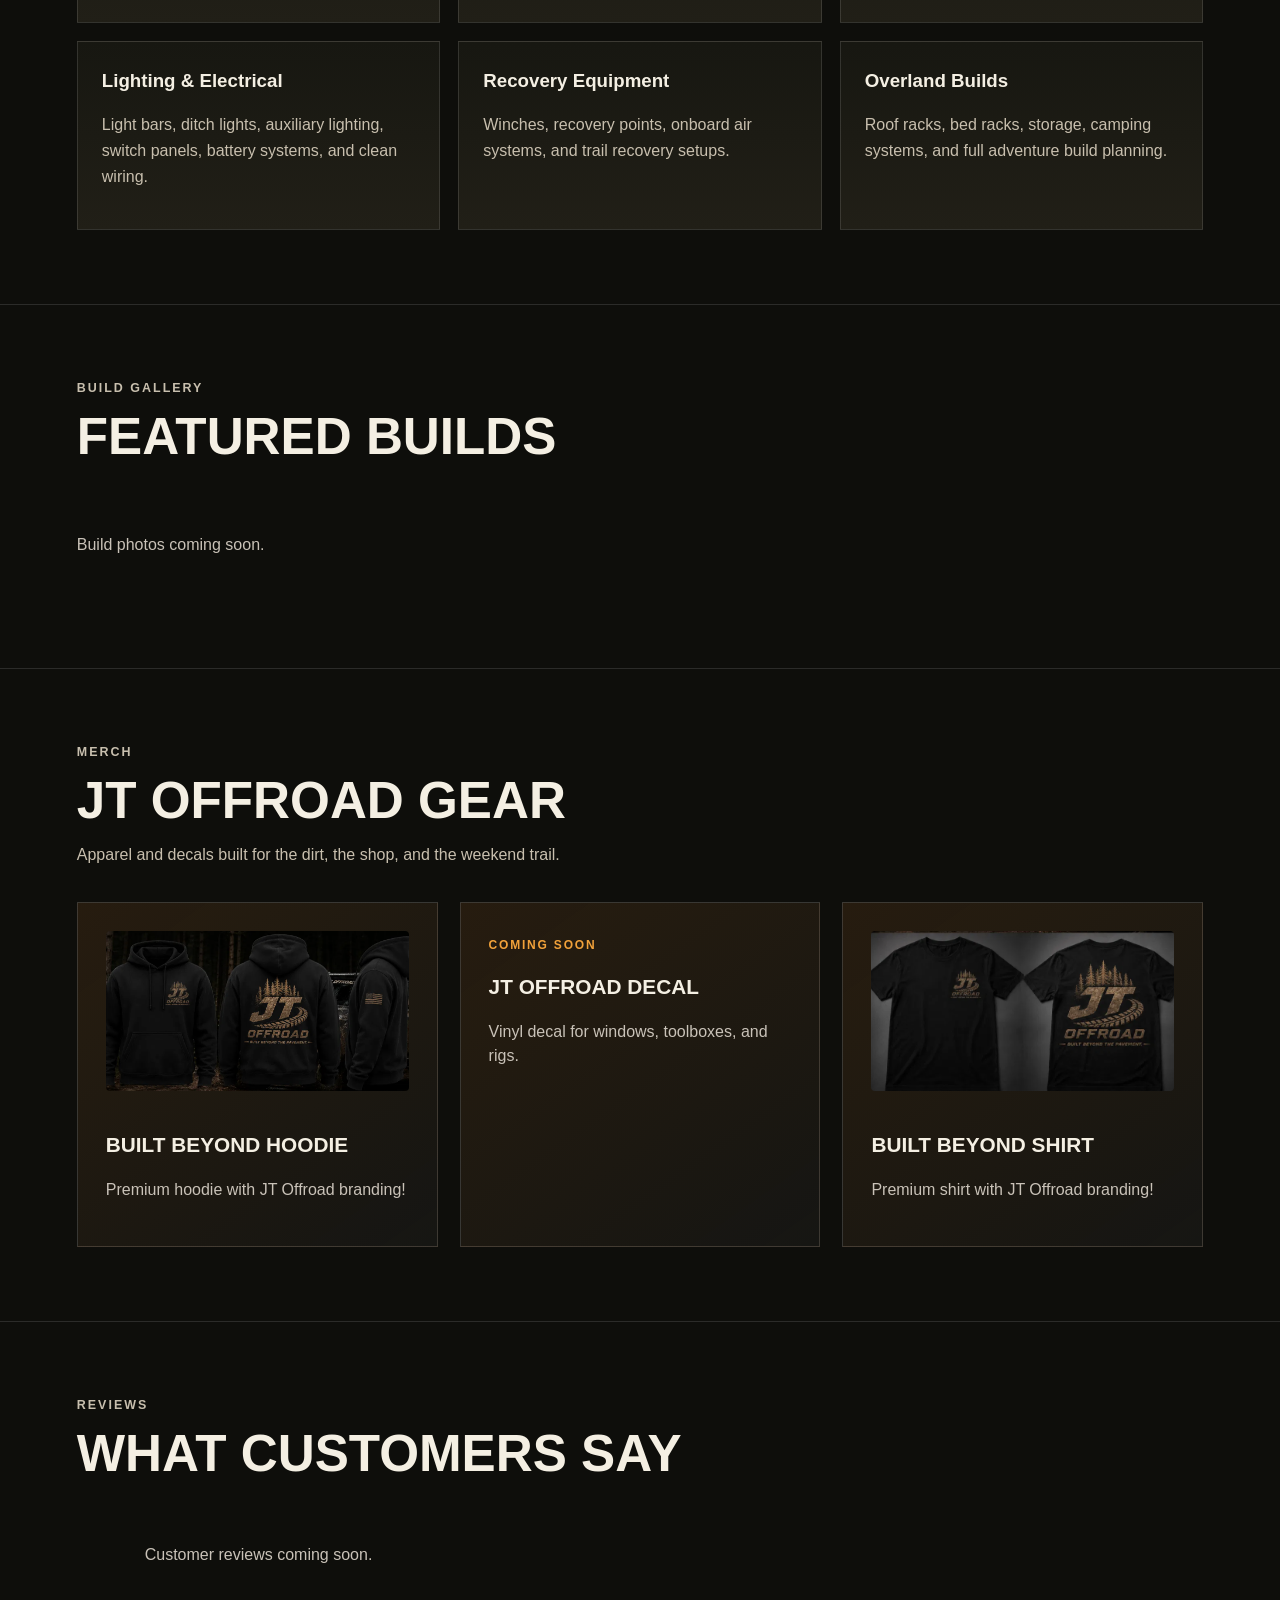
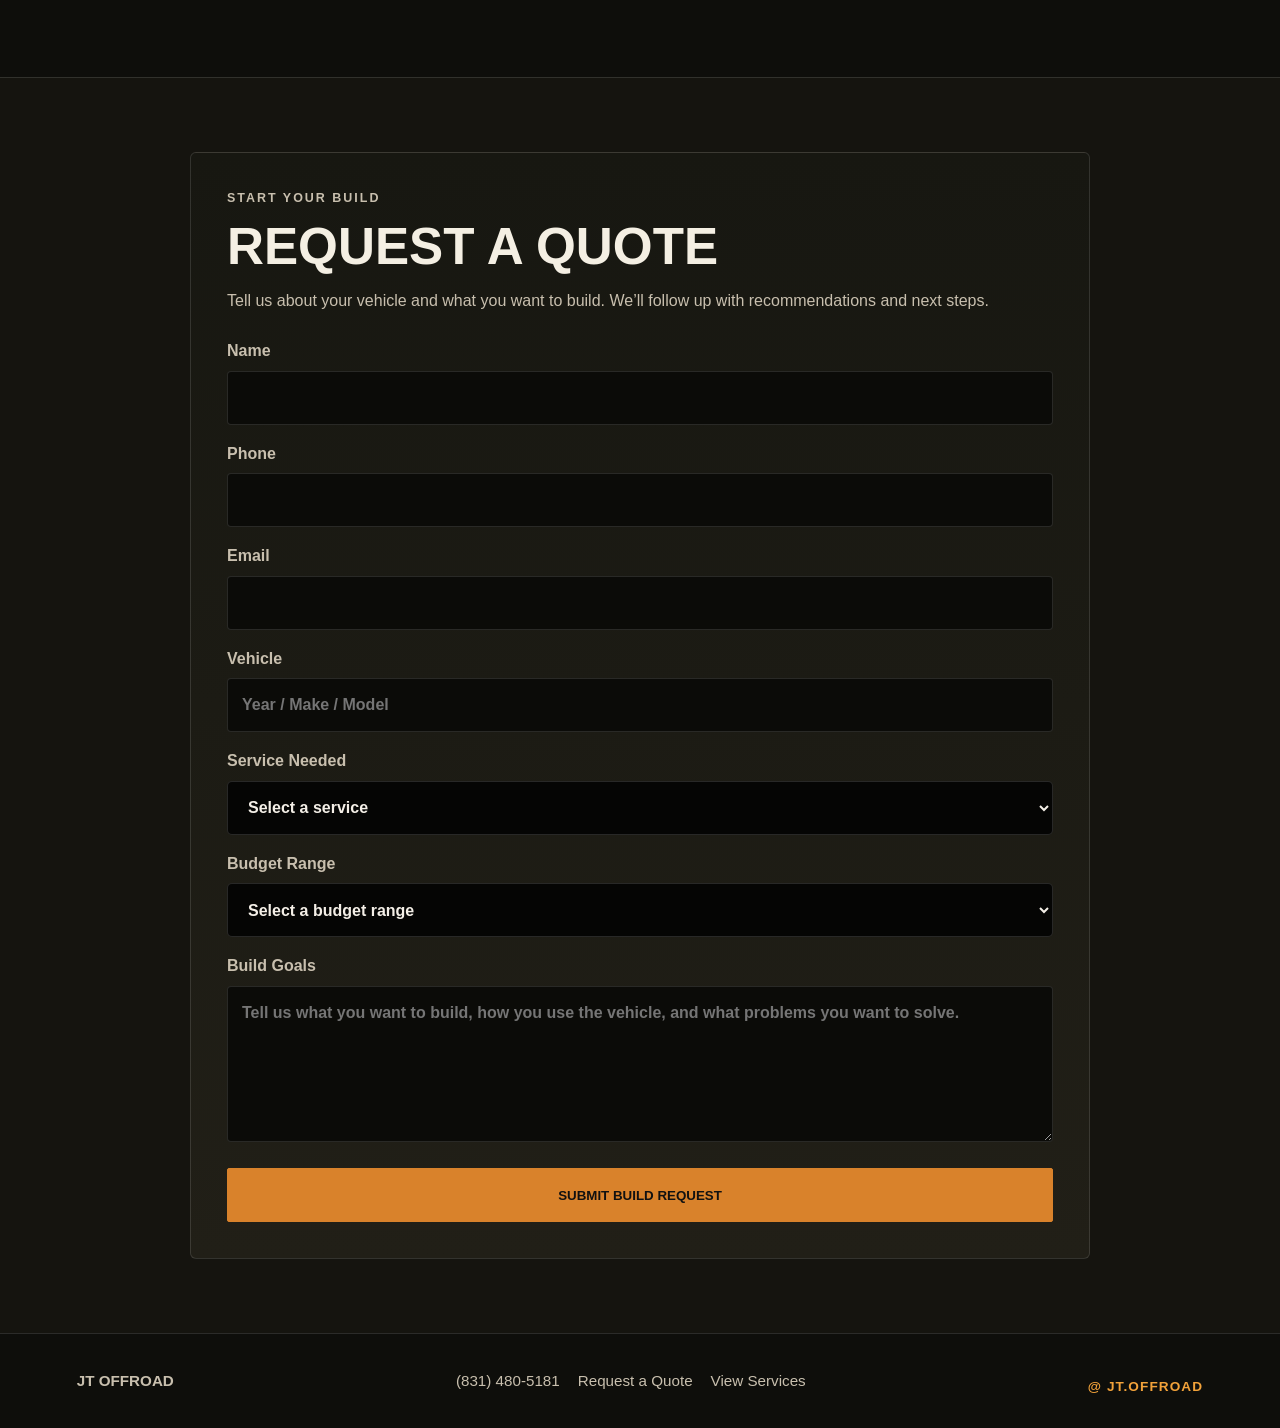
==== commit e13c4eb2: "mobile buttons fix" ====
--- a/index.html
+++ b/index.html
@@ -107,6 +107,25 @@
     padding: 40px 28px !important;
     width: 100% !important;
     max-width: 900px !important;
+  }
+
+  /* Buttons always side by side */
+  .button-row {
+    display: flex !important;
+    flex-direction: row !important;
+    flex-wrap: nowrap !important;
+    justify-content: center !important;
+    gap: 12px !important;
+  }
+
+  .hero .button {
+    flex: 1 !important;
+    max-width: 200px !important;
+    min-height: 52px !important;
+    text-align: center !important;
+    padding: 14px 16px !important;
+    font-size: 0.78rem !important;
+    white-space: nowrap !important;
   }
 
   /* ══════════════════════════════════════
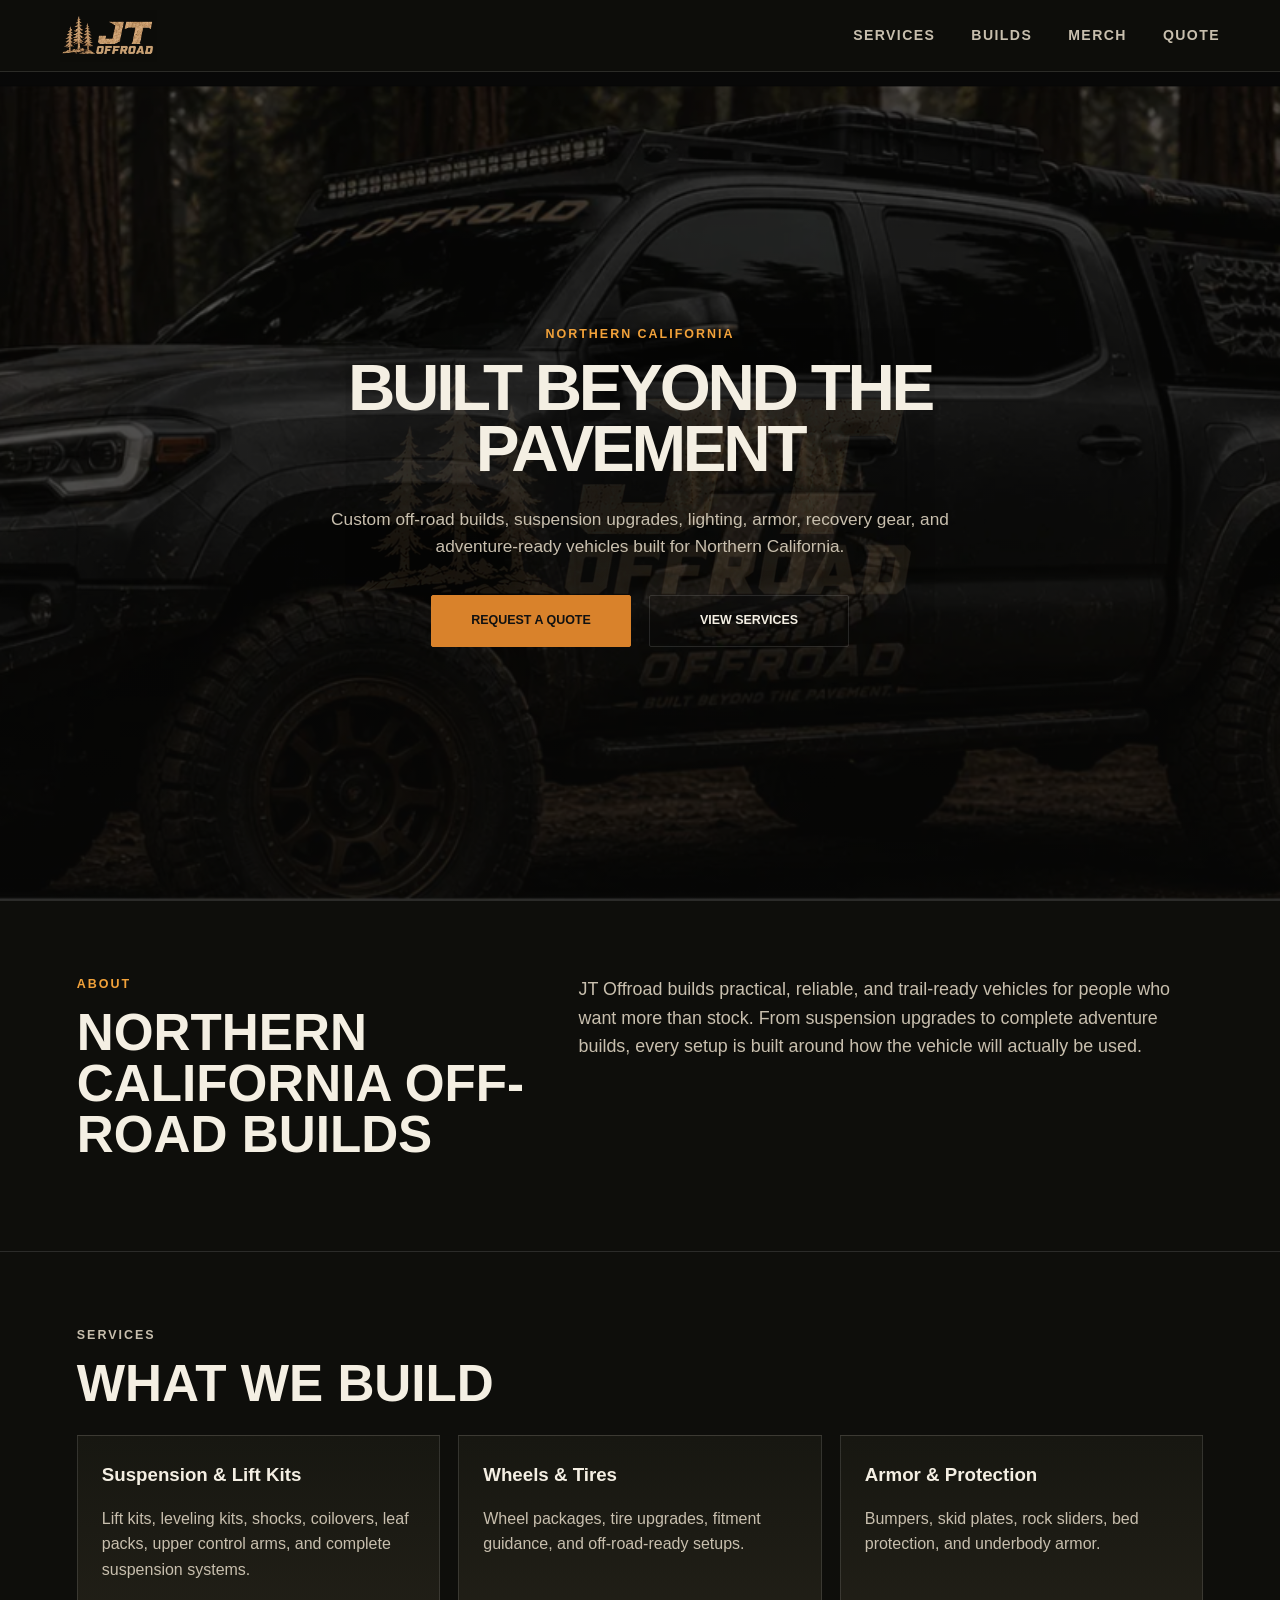
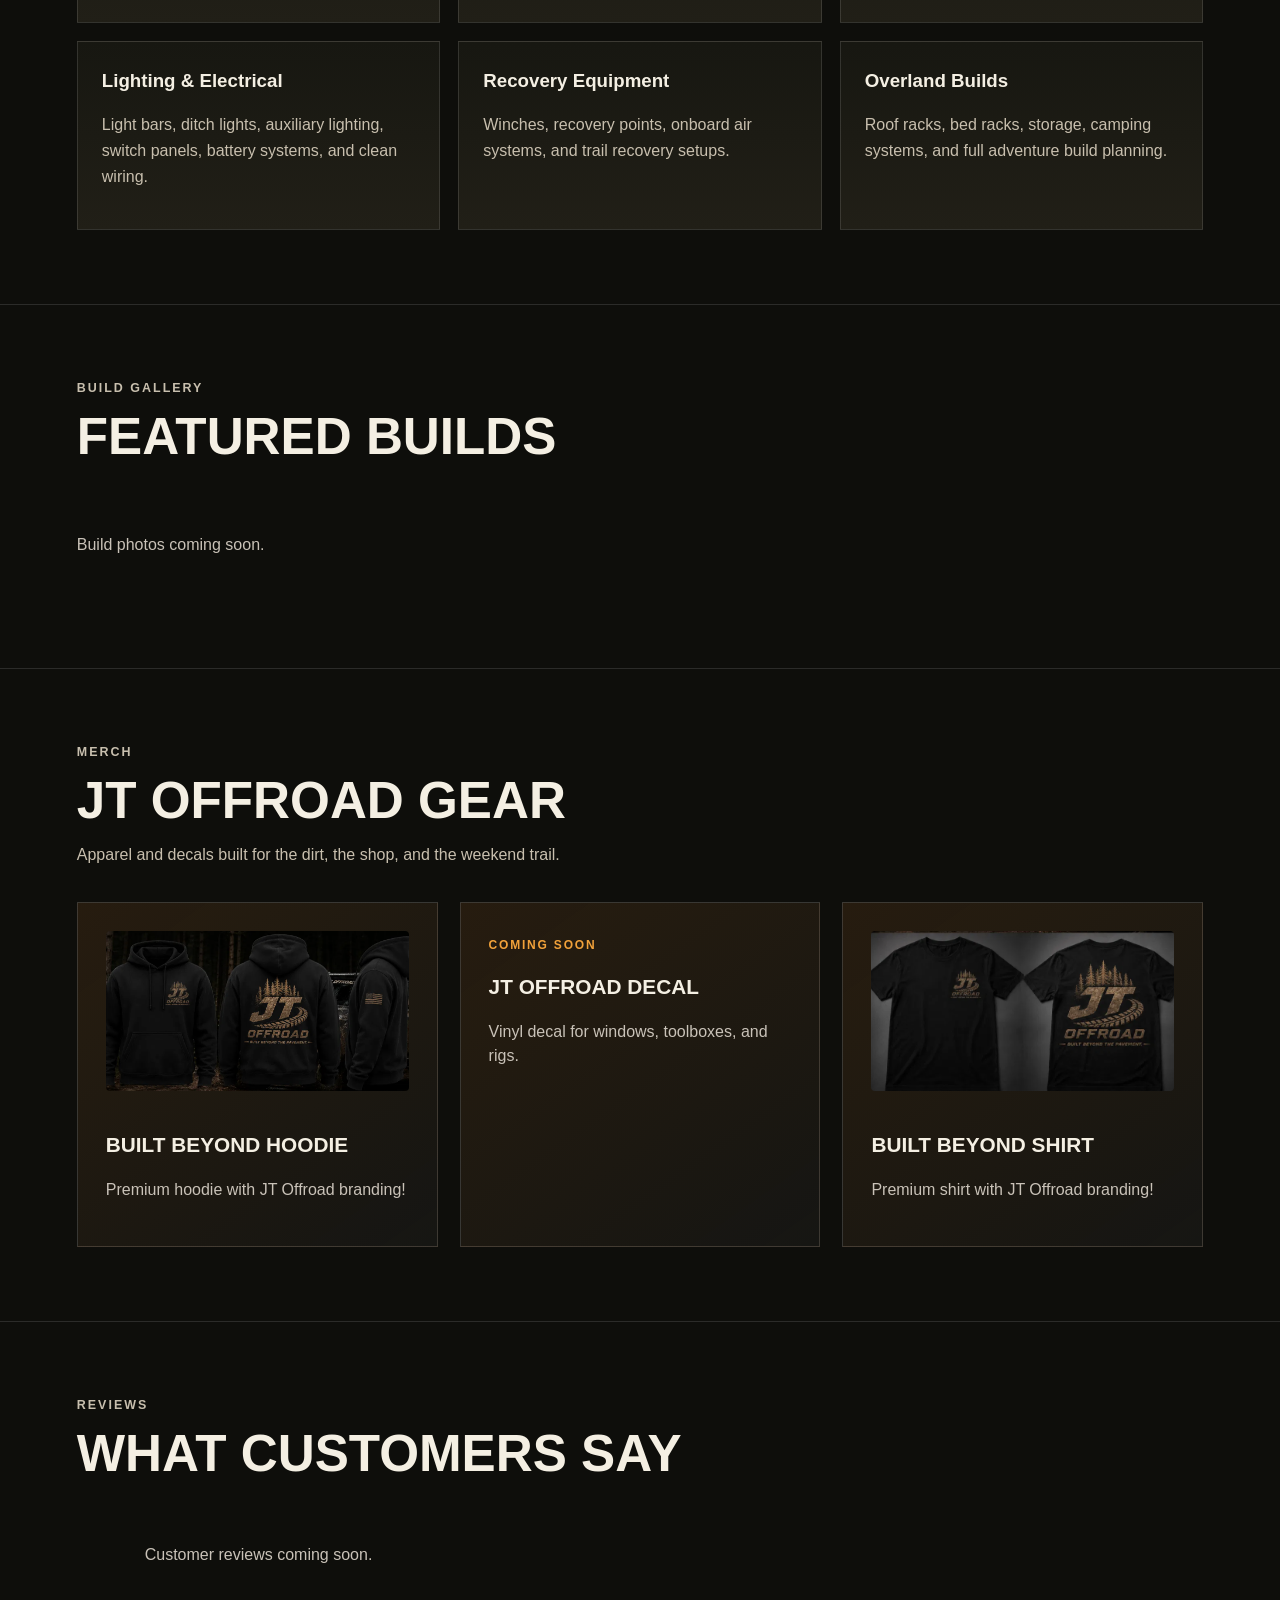
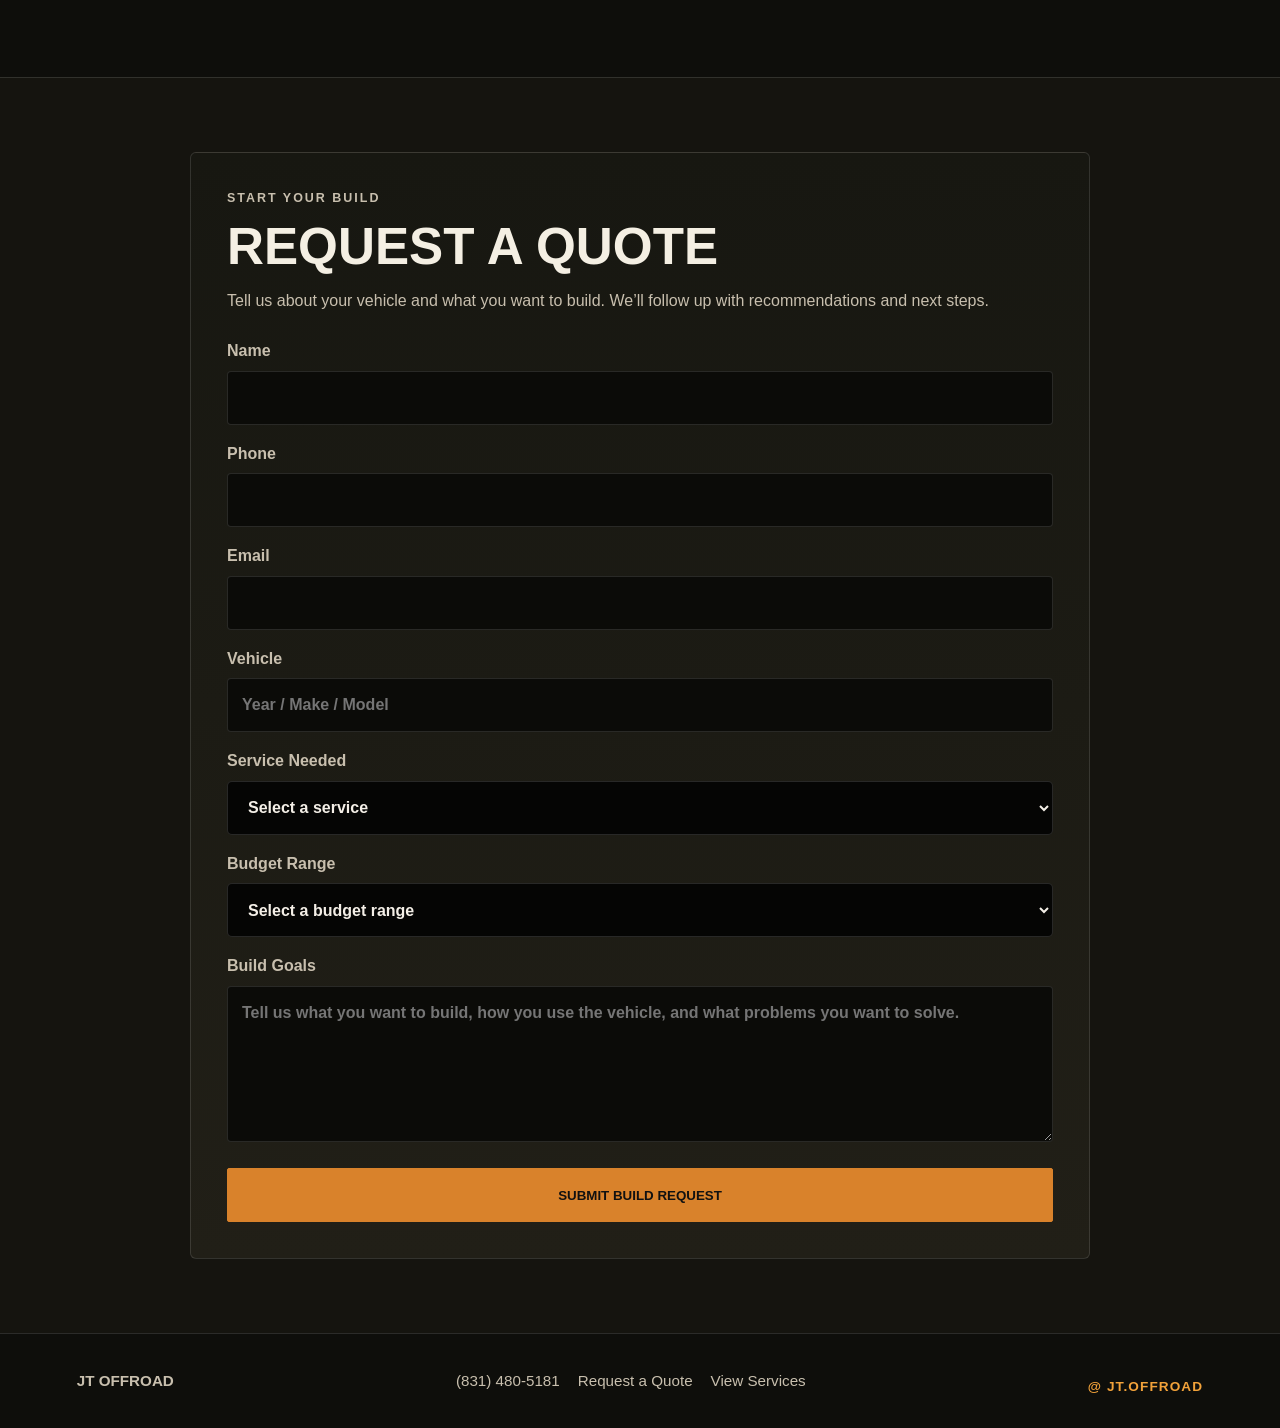
==== commit 68b5666e: "Update index.html" ====
--- a/index.html
+++ b/index.html
@@ -6,7 +6,12 @@
   <title>JT Offroad | Built Beyond the Pavement</title>
   <link rel="stylesheet" href="styles.css">
   <style>
-
+    <link rel="icon" type="image/png" href="/favicon-96x96.png" sizes="96x96" />
+<link rel="icon" type="image/svg+xml" href="/favicon.svg" />
+<link rel="shortcut icon" href="/favicon.ico" />
+<link rel="apple-touch-icon" sizes="180x180" href="/apple-touch-icon.png" />
+<link rel="manifest" href="/site.webmanifest" />
+    
   /* ══════════════════════════════════════
      HEADER — single row always
   ══════════════════════════════════════ */
